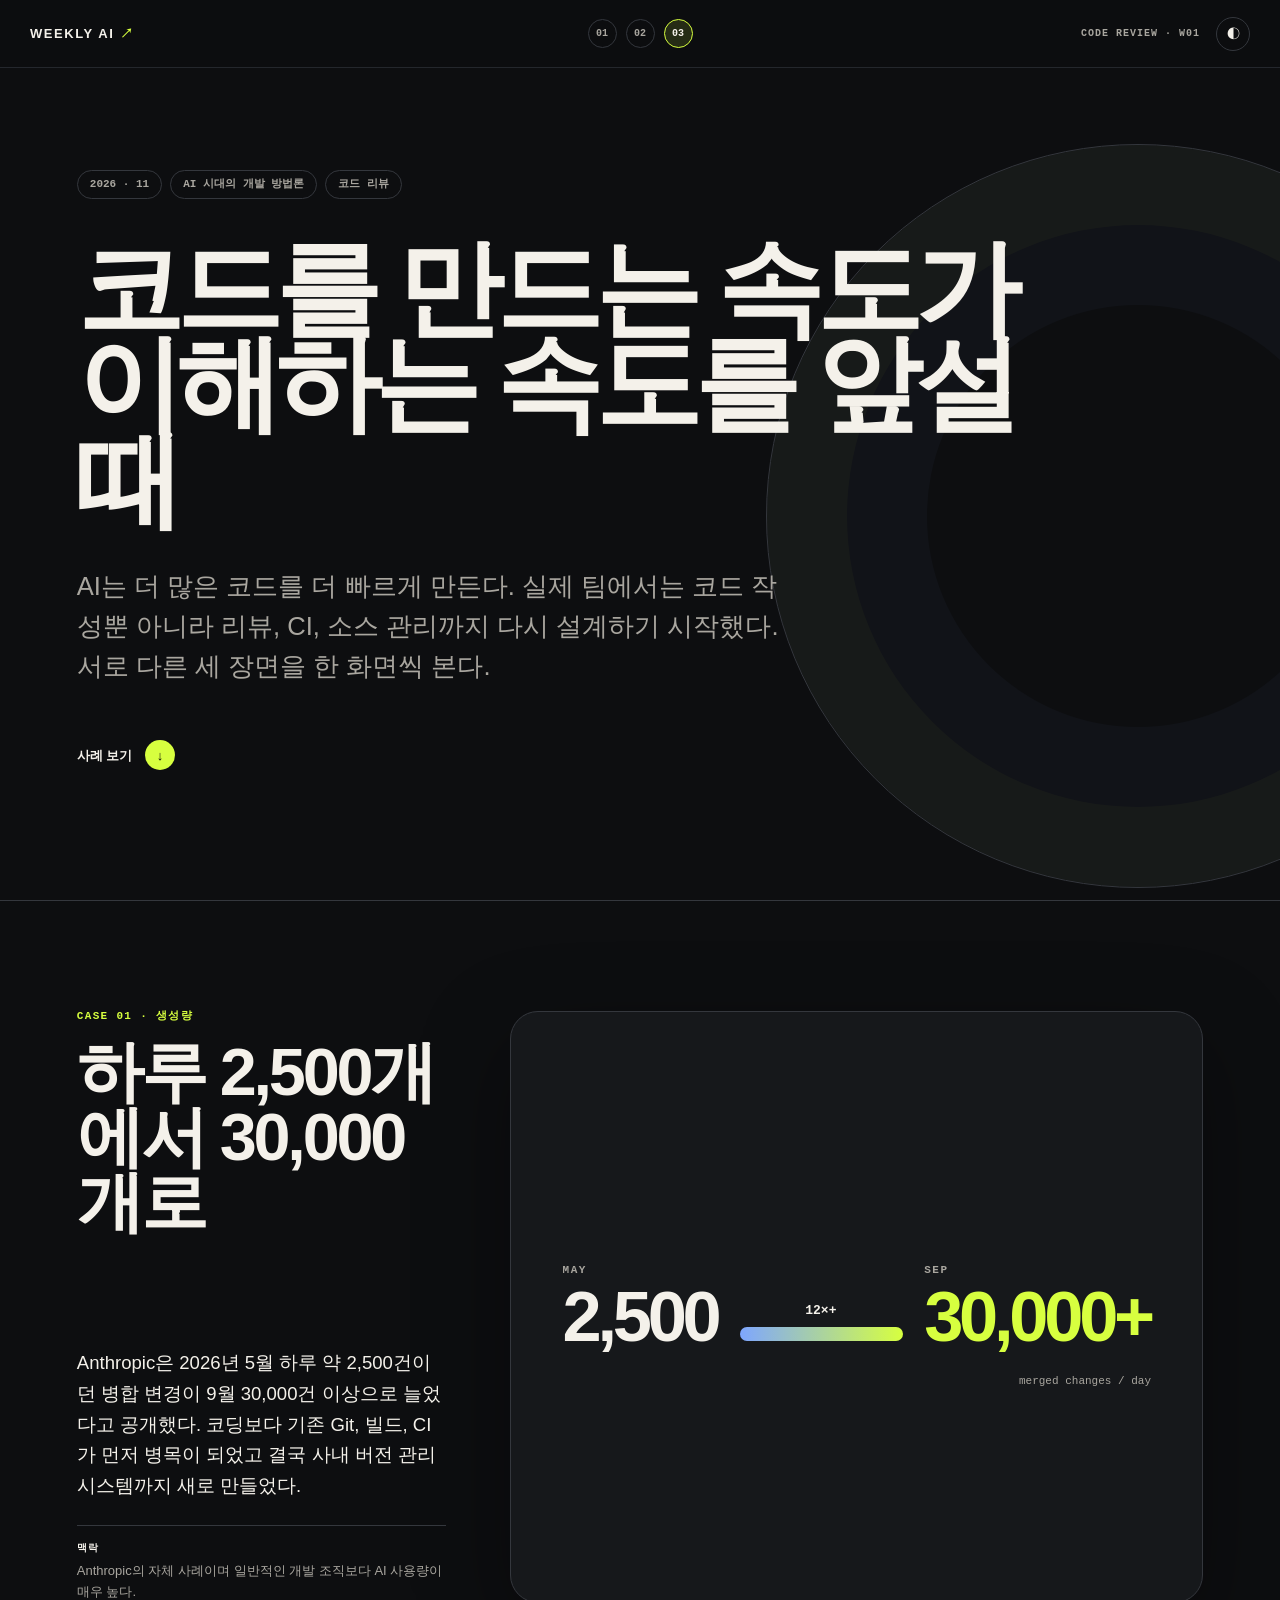
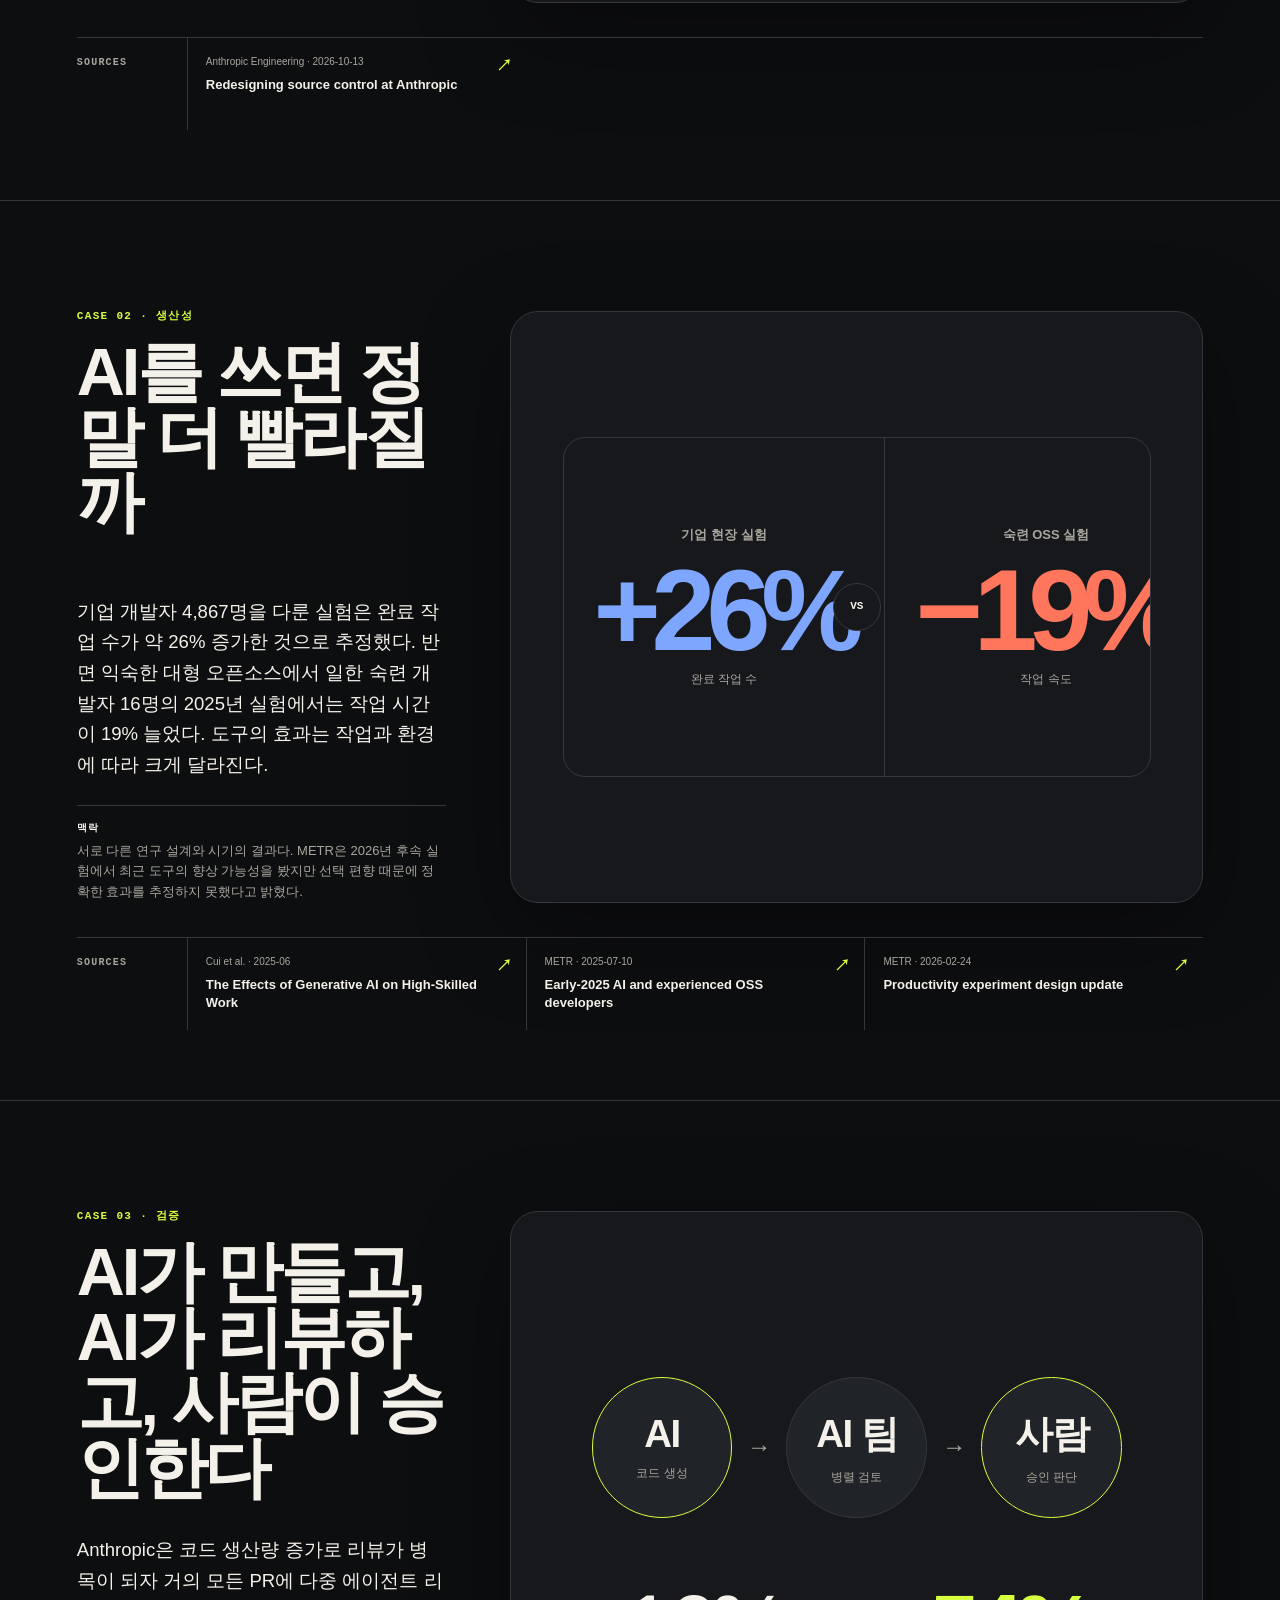
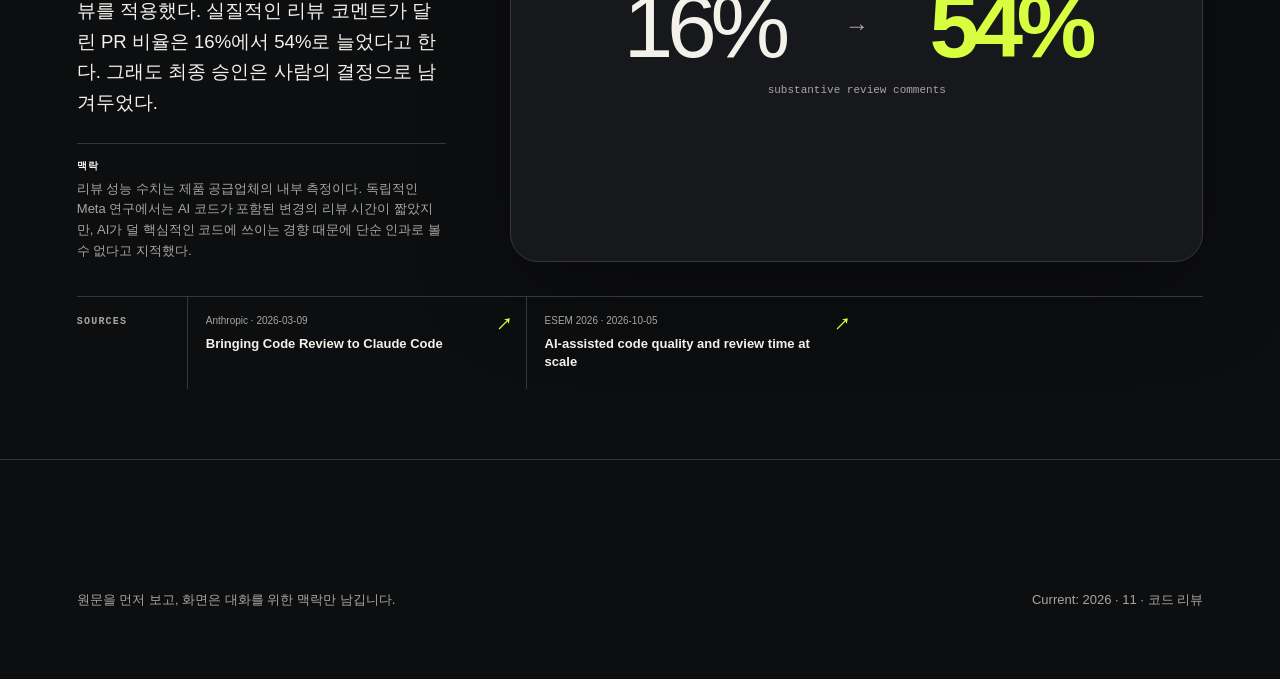
==== docs/weeks/ai-code-review-01/index.html @ 152b7bae "Add topic and weekly archive pages" ====
<!doctype html>
<html lang="ko">
  <head>
    <meta charset="utf-8" />
    <meta name="viewport" content="width=device-width, initial-scale=1" />
    <meta name="color-scheme" content="dark light" />
    <meta name="description" content="AI 시대의 코드 리뷰 — Week 01" />
    <title>코드 리뷰 W01 — Weekly AI</title>
    <link rel="stylesheet" href="../../styles.css" />
  </head>
  <body data-week-id="ai-code-review-01">
    <header class="topbar">
      <a class="brand" href="../../" aria-label="Weekly AI 홈">WEEKLY AI <span>↗</span></a>
      <nav id="case-nav" aria-label="사례 바로가기"></nav>
      <div class="topbar-actions"><a class="back-link" href="../../topics/ai-development-methodology/code-review/">CODE REVIEW · W01</a><button id="theme-toggle" class="icon-button" type="button" aria-label="색상 모드 전환">◐</button></div>
    </header>
    <main id="app" tabindex="-1"></main>
    <footer>
      <p>원문을 먼저 보고, 화면은 대화를 위한 맥락만 남깁니다.</p>
      <p id="updated-at"></p>
    </footer>
    <script src="../../data.js"></script>
    <script src="../../app.js"></script>
  </body>
</html>
---- docs/styles.css ----
:root {
  --bg: #0d0e10;
  --surface: #16181b;
  --surface-2: #202328;
  --text: #f4f1ea;
  --muted: #a9a69f;
  --line: #34373d;
  --lime: #d7ff3f;
  --blue: #7ea6ff;
  --red: #ff765d;
  --shadow: 0 30px 90px rgba(0, 0, 0, 0.35);
  font-family: Inter, ui-sans-serif, -apple-system, BlinkMacSystemFont, "Segoe UI", sans-serif;
  color: var(--text);
  background: var(--bg);
  scroll-behavior: smooth;
}

:root[data-theme="light"] {
  --bg: #f2efe7;
  --surface: #fffdf7;
  --surface-2: #e7e2d8;
  --text: #141518;
  --muted: #67665f;
  --line: #cbc7bd;
  --lime: #9bc400;
  --blue: #315fd0;
  --red: #d6452c;
  --shadow: 0 30px 90px rgba(28, 24, 16, 0.13);
}

* { box-sizing: border-box; }
html { scroll-snap-type: y proximity; }
body { margin: 0; background: var(--bg); color: var(--text); }
a { color: inherit; }

.topbar {
  position: fixed;
  z-index: 20;
  top: 0;
  left: 0;
  width: 100%;
  height: 68px;
  padding: 0 30px;
  display: grid;
  grid-template-columns: 1fr auto 1fr;
  align-items: center;
  background: color-mix(in srgb, var(--bg) 82%, transparent);
  backdrop-filter: blur(18px);
  border-bottom: 1px solid color-mix(in srgb, var(--line) 65%, transparent);
}

.brand { font-size: 13px; font-weight: 800; letter-spacing: .12em; text-decoration: none; }
.brand span { color: var(--lime); }
#case-nav { display: flex; gap: 9px; }
#case-nav a {
  width: 29px;
  height: 29px;
  border: 1px solid var(--line);
  border-radius: 50%;
  display: grid;
  place-items: center;
  font: 700 10px/1 ui-monospace, SFMono-Regular, Menlo, monospace;
  color: var(--muted);
  text-decoration: none;
  transition: .2s ease;
}
#case-nav a:hover, #case-nav a.active { border-color: var(--lime); color: var(--text); background: color-mix(in srgb, var(--lime) 13%, transparent); }
.icon-button { justify-self: end; width: 34px; height: 34px; border: 1px solid var(--line); border-radius: 50%; color: var(--text); background: transparent; cursor: pointer; }
.topbar-actions { justify-self: end; display: flex; align-items: center; gap: 16px; }
.back-link { color: var(--muted); font: 700 10px/1 ui-monospace, SFMono-Regular, Menlo, monospace; letter-spacing: .1em; text-decoration: none; }
.back-link:hover { color: var(--text); }

.section-shell {
  min-height: 100svh;
  padding: 110px clamp(24px, 6vw, 96px) 70px;
  max-width: 1600px;
  margin: 0 auto;
  scroll-snap-align: start;
}

.hero { display: flex; flex-direction: column; justify-content: center; position: relative; overflow: hidden; }
.hero::after {
  content: "";
  position: absolute;
  width: min(58vw, 760px);
  aspect-ratio: 1;
  right: -18vw;
  top: 16vh;
  border: 1px solid var(--line);
  border-radius: 50%;
  box-shadow: inset 0 0 0 80px color-mix(in srgb, var(--lime) 3%, transparent), inset 0 0 0 160px color-mix(in srgb, var(--blue) 3%, transparent);
  pointer-events: none;
}
.hero-meta { display: flex; flex-wrap: wrap; gap: 8px; margin-bottom: 42px; }
.hero-meta span { padding: 8px 12px; border: 1px solid var(--line); border-radius: 999px; font: 700 11px/1 ui-monospace, SFMono-Regular, Menlo, monospace; color: var(--muted); }
.hero h1 { max-width: 1050px; margin: 0; font-size: clamp(52px, 8.3vw, 128px); line-height: .9; letter-spacing: -.065em; position: relative; z-index: 1; }
.hero p { max-width: 720px; margin: 40px 0 0; font-size: clamp(18px, 2vw, 26px); line-height: 1.55; color: var(--muted); position: relative; z-index: 1; }
.scroll-cue { margin-top: 54px; width: fit-content; text-decoration: none; font-size: 13px; font-weight: 700; }
.scroll-cue span { display: inline-grid; place-items: center; margin-left: 9px; width: 30px; height: 30px; border-radius: 50%; background: var(--lime); color: #10120b; }

.case { display: grid; grid-template-columns: minmax(260px, .72fr) minmax(460px, 1.35fr); grid-template-rows: auto 1fr auto; gap: 34px clamp(30px, 5vw, 80px); align-content: center; border-top: 1px solid var(--line); }
.eyebrow { margin: 0 0 18px; color: var(--lime); font: 800 11px/1 ui-monospace, SFMono-Regular, Menlo, monospace; letter-spacing: .12em; }
.case h2 { margin: 0; font-size: clamp(36px, 5.2vw, 78px); line-height: .98; letter-spacing: -.048em; }
.visual-panel { grid-column: 2; grid-row: 1 / span 2; min-height: 500px; padding: clamp(28px, 4vw, 64px); border: 1px solid var(--line); border-radius: 28px; background: var(--surface); box-shadow: var(--shadow); display: grid; align-items: center; overflow: hidden; }
.case-copy { align-self: end; }
.summary { margin: 0; font-size: clamp(17px, 1.45vw, 22px); line-height: 1.65; }
.caveat { margin: 24px 0 0; padding-top: 18px; border-top: 1px solid var(--line); color: var(--muted); font-size: 13px; line-height: 1.6; }
.caveat span { display: block; margin-bottom: 7px; color: var(--text); font: 800 10px/1 ui-monospace, SFMono-Regular, Menlo, monospace; letter-spacing: .12em; }

.sources { grid-column: 1 / -1; display: grid; grid-template-columns: 110px repeat(3, 1fr); border-top: 1px solid var(--line); }
.source-label { padding: 20px 12px 0 0; font: 800 10px/1 ui-monospace, SFMono-Regular, Menlo, monospace; letter-spacing: .12em; color: var(--muted); }
.sources a { position: relative; min-height: 92px; padding: 18px 38px 18px 18px; border-left: 1px solid var(--line); text-decoration: none; transition: background .2s ease; }
.sources a:hover { background: var(--surface); }
.sources a span { display: block; margin-bottom: 8px; font-size: 10px; color: var(--muted); }
.sources a strong { font-size: 13px; line-height: 1.35; }
.sources a b { position: absolute; top: 18px; right: 14px; color: var(--lime); }

.growth-chart { display: grid; grid-template-columns: auto minmax(140px, 1fr) auto; align-items: end; gap: 22px; position: relative; }
.growth-number { display: flex; flex-direction: column; }
.growth-number span { margin-bottom: 9px; color: var(--muted); font: 800 11px/1 ui-monospace, SFMono-Regular, Menlo, monospace; letter-spacing: .14em; }
.growth-number strong { font-size: clamp(38px, 5.5vw, 86px); line-height: .9; letter-spacing: -.06em; }
.growth-number.end strong { color: var(--lime); }
.growth-track { height: 14px; margin-bottom: 8px; border-radius: 999px; background: var(--surface-2); position: relative; overflow: visible; }
.growth-track i { display: block; height: 100%; width: 100%; border-radius: inherit; background: linear-gradient(90deg, var(--blue), var(--lime)); transform-origin: left; animation: grow 1.2s ease both; }
.growth-track b { position: absolute; left: 50%; bottom: 24px; transform: translateX(-50%); font: 800 13px/1 ui-monospace, SFMono-Regular, Menlo, monospace; }
.growth-chart > small { position: absolute; right: 0; bottom: -38px; color: var(--muted); font: 11px/1 ui-monospace, SFMono-Regular, Menlo, monospace; }
@keyframes grow { from { transform: scaleX(.08); } to { transform: scaleX(1); } }

.split-chart { display: grid; grid-template-columns: 1fr 1fr; min-height: 340px; border: 1px solid var(--line); border-radius: 22px; overflow: hidden; position: relative; }
.split-item { display: flex; flex-direction: column; justify-content: center; align-items: center; padding: 30px; }
.split-item + .split-item { border-left: 1px solid var(--line); }
.split-item span { font-size: 13px; font-weight: 700; color: var(--muted); }
.split-item strong { margin: 20px 0 14px; font-size: clamp(72px, 9vw, 138px); line-height: .8; letter-spacing: -.08em; }
.split-item.positive strong { color: var(--blue); }
.split-item.negative strong { color: var(--red); }
.split-item small { font-size: 12px; color: var(--muted); }
.versus { position: absolute; left: 50%; top: 50%; transform: translate(-50%, -50%); width: 48px; height: 48px; display: grid; place-items: center; border: 1px solid var(--line); border-radius: 50%; background: var(--surface); font: 800 11px/1 ui-monospace, SFMono-Regular, Menlo, monospace; }

.review-visual { display: grid; gap: 64px; }
.flow { display: flex; align-items: center; justify-content: center; }
.flow-wrap { display: flex; align-items: center; }
.flow-step { width: clamp(110px, 11vw, 170px); aspect-ratio: 1; border: 1px solid var(--line); border-radius: 50%; display: flex; flex-direction: column; align-items: center; justify-content: center; background: var(--surface-2); }
.flow-step.accent { border-color: var(--lime); }
.flow-step strong { font-size: clamp(25px, 3vw, 42px); letter-spacing: -.04em; }
.flow-step span { margin-top: 9px; color: var(--muted); font-size: 12px; }
.arrow { margin: 0 15px; color: var(--muted); font-size: 24px; }
.review-stat { display: grid; grid-template-columns: 1fr auto 1fr; align-items: center; text-align: center; }
.review-stat span, .review-stat strong { font-size: clamp(52px, 7vw, 98px); line-height: 1; letter-spacing: -.07em; }
.review-stat strong { color: var(--lime); }
.review-stat i { font-style: normal; color: var(--muted); font-size: 24px; }
.review-stat small { grid-column: 1 / -1; margin-top: 14px; color: var(--muted); font: 11px/1 ui-monospace, SFMono-Regular, Menlo, monospace; }

footer { min-height: 220px; padding: 70px clamp(24px, 6vw, 96px); display: flex; justify-content: space-between; align-items: flex-end; gap: 30px; border-top: 1px solid var(--line); color: var(--muted); font-size: 13px; }
footer p { margin: 0; }

/* Topic archive */
.archive-page { background-image: linear-gradient(color-mix(in srgb, var(--line) 18%, transparent) 1px, transparent 1px), linear-gradient(90deg, color-mix(in srgb, var(--line) 18%, transparent) 1px, transparent 1px); background-size: 54px 54px; }
.archive-topbar { position: relative; }
.archive-topbar .icon-button { grid-column: 3; }
.topbar-note { margin: 0; color: var(--muted); font: 700 10px/1 ui-monospace, SFMono-Regular, Menlo, monospace; letter-spacing: .14em; }
.archive-shell { width: min(100% - 48px, 1440px); margin: 0 auto; }
.archive-kicker, .section-label span { color: var(--lime); font: 800 11px/1 ui-monospace, SFMono-Regular, Menlo, monospace; letter-spacing: .13em; }
.home-hero { min-height: 72svh; padding: clamp(100px, 15vh, 190px) 0 90px; display: flex; flex-direction: column; justify-content: center; }
.home-hero h1 { max-width: 1280px; margin: 32px 0 0; font-size: clamp(56px, 8.7vw, 132px); line-height: .88; letter-spacing: -.07em; }
.home-hero h1 span { color: var(--muted); }
.home-intro { max-width: 690px; margin: 48px 0 0; font-size: clamp(17px, 1.6vw, 23px); line-height: 1.65; color: var(--muted); }
.current-section, .topic-section, .week-section { padding: 90px 0 130px; border-top: 1px solid var(--line); }
.section-label { display: grid; grid-template-columns: 120px 1fr; align-items: baseline; margin-bottom: 30px; }
.section-label p { margin: 0; font-size: 14px; font-weight: 750; }
.current-feature { display: grid; grid-template-columns: minmax(0, .92fr) minmax(460px, 1.08fr); min-height: 650px; border: 1px solid var(--line); border-radius: 30px; overflow: hidden; background: var(--surface); box-shadow: var(--shadow); text-decoration: none; transition: transform .25s ease, border-color .25s ease; }
.current-feature:hover { transform: translateY(-4px); border-color: color-mix(in srgb, var(--lime) 55%, var(--line)); }
.current-copy { padding: clamp(34px, 5vw, 76px); display: flex; flex-direction: column; align-items: flex-start; }
.current-meta { display: flex; flex-wrap: wrap; gap: 7px; }
.current-meta span, .week-card-meta span { padding: 7px 10px; border: 1px solid var(--line); border-radius: 99px; color: var(--muted); font: 700 10px/1 ui-monospace, SFMono-Regular, Menlo, monospace; }
.current-copy h2 { margin: 80px 0 28px; font-size: clamp(42px, 5vw, 76px); line-height: .95; letter-spacing: -.055em; }
.current-copy > p { max-width: 580px; margin: 0; color: var(--muted); font-size: 16px; line-height: 1.7; }
.enter-link { margin-top: auto; padding-top: 55px; font-size: 13px; }
.enter-link i { display: inline-grid; place-items: center; width: 34px; height: 34px; margin-left: 9px; border-radius: 50%; background: var(--lime); color: #10120b; font-style: normal; }
.current-preview { margin: 18px; padding: 0 clamp(24px, 3vw, 48px) 42px; border-radius: 20px; background: #101216; color: #f4f1ea; overflow: hidden; display: flex; flex-direction: column; }
.preview-window-bar { height: 64px; margin: 0 calc(clamp(24px, 3vw, 48px) * -1) 35px; padding: 0 22px; display: flex; align-items: center; gap: 7px; border-bottom: 1px solid #30343b; }
.preview-window-bar i { width: 8px; height: 8px; border-radius: 50%; background: #343840; }
.preview-window-bar span { margin-left: auto; color: #777d87; font: 700 9px/1 ui-monospace, SFMono-Regular, Menlo, monospace; letter-spacing: .1em; }
.preview-metric small, .preview-metric-row small { color: #777d87; font: 700 9px/1 ui-monospace, SFMono-Regular, Menlo, monospace; letter-spacing: .1em; }
.preview-metric-large { padding: 35px 0; border-bottom: 1px solid #30343b; }
.preview-metric-large strong { display: block; margin-top: 18px; color: #d7ff3f; font-size: clamp(90px, 11vw, 160px); line-height: .75; letter-spacing: -.09em; }
.preview-metric-large b { font-size: .4em; vertical-align: top; }
.preview-metric-row { display: grid; grid-template-columns: 1fr 1fr; border-bottom: 1px solid #30343b; }
.preview-metric-row div { padding: 28px 0; }
.preview-metric-row div + div { padding-left: 32px; border-left: 1px solid #30343b; }
.preview-metric-row strong { display: block; margin-top: 8px; font-size: clamp(34px, 4vw, 58px); letter-spacing: -.05em; }
.preview-metric-row div:first-child strong { color: #7ea6ff; }
.preview-metric-row div:last-child strong { color: #ff765d; }
.preview-flow { margin-top: auto; padding-top: 38px; display: flex; align-items: center; justify-content: space-between; gap: 10px; color: #8d929b; font: 700 9px/1 ui-monospace, SFMono-Regular, Menlo, monospace; }
.preview-flow span { padding: 10px 13px; border: 1px solid #30343b; border-radius: 99px; }
.topic-section { padding-bottom: 170px; }
.topic-list { border-top: 1px solid var(--line); }
.topic-row { min-height: 230px; display: grid; grid-template-columns: 120px minmax(300px, 1.15fr) minmax(280px, .85fr); gap: 30px; padding: 38px 0; border-bottom: 1px solid var(--line); align-items: start; }
.topic-number { color: var(--muted); font: 700 13px/1 ui-monospace, SFMono-Regular, Menlo, monospace; }
.topic-main h2 { max-width: 650px; margin: 0; font-size: clamp(30px, 3.4vw, 52px); line-height: 1; letter-spacing: -.045em; }
.topic-main p { max-width: 580px; margin: 22px 0 0; color: var(--muted); line-height: 1.6; }
.subtopic-list { border-top: 1px solid var(--line); }
.subtopic-list a { min-height: 66px; padding: 0 4px; display: grid; grid-template-columns: 1fr auto auto; align-items: center; gap: 18px; border-bottom: 1px solid var(--line); text-decoration: none; }
.subtopic-list a:hover span { color: var(--lime); }
.subtopic-list a small { color: var(--muted); font: 700 9px/1 ui-monospace, SFMono-Regular, Menlo, monospace; }
.subtopic-list a b { color: var(--lime); }
.topic-empty { margin: 0; padding: 22px 4px; border-bottom: 1px solid var(--line); color: var(--muted); font-size: 13px; }

/* Subtopic page */
.breadcrumb { display: flex; gap: 10px; margin-bottom: 90px; color: var(--muted); font-size: 12px; }
.breadcrumb a { text-decoration: none; }
.breadcrumb a:hover { color: var(--text); }
.subtopic-hero { min-height: 68svh; padding: 70px 0 100px; display: flex; flex-direction: column; justify-content: flex-end; }
.subtopic-hero h1 { margin: 28px 0 24px; font-size: clamp(78px, 12vw, 180px); line-height: .8; letter-spacing: -.08em; }
.subtopic-hero > p:last-child { max-width: 720px; margin: 0; color: var(--muted); font-size: clamp(17px, 1.7vw, 24px); line-height: 1.6; }
.week-grid { display: grid; grid-template-columns: 1fr 1fr; gap: 22px; }
.week-card { min-height: 610px; padding: clamp(28px, 4vw, 58px); border: 1px solid var(--line); border-radius: 26px; background: var(--surface); display: flex; flex-direction: column; text-decoration: none; transition: transform .25s ease, border-color .25s ease; }
a.week-card:hover { transform: translateY(-4px); border-color: color-mix(in srgb, var(--lime) 55%, var(--line)); }
.week-card-meta { display: flex; gap: 7px; }
.week-card-visual { height: 210px; margin: 42px 0 34px; padding: 28px; border-radius: 18px; background: #101216; color: #f4f1ea; display: grid; grid-template-columns: 1fr .72fr; align-items: center; }
.week-card-visual > b { color: #d7ff3f; font-size: clamp(65px, 8vw, 120px); line-height: .8; letter-spacing: -.09em; }
.week-card-visual > b i { font-size: .4em; vertical-align: top; font-style: normal; }
.week-card-visual div { height: 100%; padding-left: 25px; border-left: 1px solid #30343b; display: flex; flex-direction: column; justify-content: center; gap: 14px; }
.week-card-visual div span { font-size: clamp(26px, 3vw, 46px); font-weight: 800; letter-spacing: -.05em; }
.week-card-visual div span:first-child { color: #7ea6ff; }
.week-card-visual div span:last-child { color: #ff765d; }
.week-card h2 { margin: 0; font-size: clamp(34px, 4vw, 58px); line-height: .98; letter-spacing: -.05em; }
.week-card > p { margin: 22px 0 0; color: var(--muted); line-height: 1.6; }
.week-card > strong { margin-top: auto; padding-top: 32px; font-size: 13px; }
.next-week-card { background: color-mix(in srgb, var(--surface) 60%, transparent); }
.next-mark { height: 210px; margin: 42px 0 34px; display: grid; place-items: center; border: 1px dashed var(--line); border-radius: 18px; color: var(--muted); font-size: 62px; font-weight: 200; }
.missing-page { min-height: 70vh; padding-top: 150px; }

@media (max-width: 900px) {
  .topbar { padding: 0 18px; grid-template-columns: 1fr auto; }
  #case-nav { display: none; }
  .case { grid-template-columns: 1fr; grid-template-rows: auto; }
  .visual-panel { grid-column: 1; grid-row: auto; min-height: 420px; }
  .sources { grid-template-columns: 1fr; }
  .source-label { padding: 18px 0; }
  .sources a { border-left: 0; border-top: 1px solid var(--line); }
  .growth-chart { grid-template-columns: 1fr; align-items: start; }
  .growth-track { order: 2; }
  .growth-number.end { order: 3; }
  .growth-chart > small { bottom: -18px; }
  .topbar-actions .back-link { display: none; }
  .archive-topbar { grid-template-columns: 1fr auto 1fr; }
  .current-feature { grid-template-columns: 1fr; }
  .current-preview { min-height: 560px; }
  .topic-row { grid-template-columns: 56px 1fr; }
  .subtopic-list { grid-column: 2; }
  .week-grid { grid-template-columns: 1fr; }
}

@media (max-width: 560px) {
  .section-shell { padding-top: 95px; }
  .hero h1 { font-size: 48px; }
  .visual-panel { min-height: 360px; padding: 22px; border-radius: 20px; }
  .split-chart { min-height: 270px; }
  .split-item { padding: 18px 8px; }
  .split-item strong { font-size: 58px; }
  .flow-step { width: 86px; }
  .flow-step strong { font-size: 22px; }
  .arrow { margin: 0 5px; font-size: 16px; }
  footer { flex-direction: column; align-items: flex-start; }
  .archive-shell { width: min(100% - 32px, 1440px); }
  .archive-topbar .topbar-note { display: none; }
  .archive-topbar .icon-button { grid-column: 2; }
  .home-hero { min-height: 650px; padding-top: 110px; }
  .home-hero h1 { font-size: 49px; line-height: .94; }
  .section-label { grid-template-columns: 72px 1fr; }
  .current-section, .topic-section, .week-section { padding: 70px 0 100px; }
  .current-feature { border-radius: 20px; }
  .current-copy { min-height: 550px; padding: 28px; }
  .current-copy h2 { margin-top: 58px; font-size: 43px; }
  .current-preview { min-height: 460px; margin: 10px; padding: 0 22px 28px; }
  .preview-window-bar { margin-left: -22px; margin-right: -22px; }
  .preview-metric-large strong { font-size: 88px; }
  .topic-row { min-height: auto; grid-template-columns: 38px 1fr; gap: 18px; }
  .topic-main h2 { font-size: 31px; }
  .subtopic-list { grid-column: 1 / -1; margin-top: 18px; }
  .breadcrumb { margin-bottom: 70px; }
  .subtopic-hero { min-height: 610px; padding-top: 50px; }
  .subtopic-hero h1 { font-size: 76px; }
  .week-card { min-height: 560px; padding: 25px; border-radius: 20px; }
  .week-card-visual, .next-mark { height: 175px; }
  .week-card-visual { padding: 18px; }
  .week-card-visual > b { font-size: 68px; }
}

@media (prefers-reduced-motion: reduce) {
  :root { scroll-behavior: auto; }
  .growth-track i { animation: none; }
}
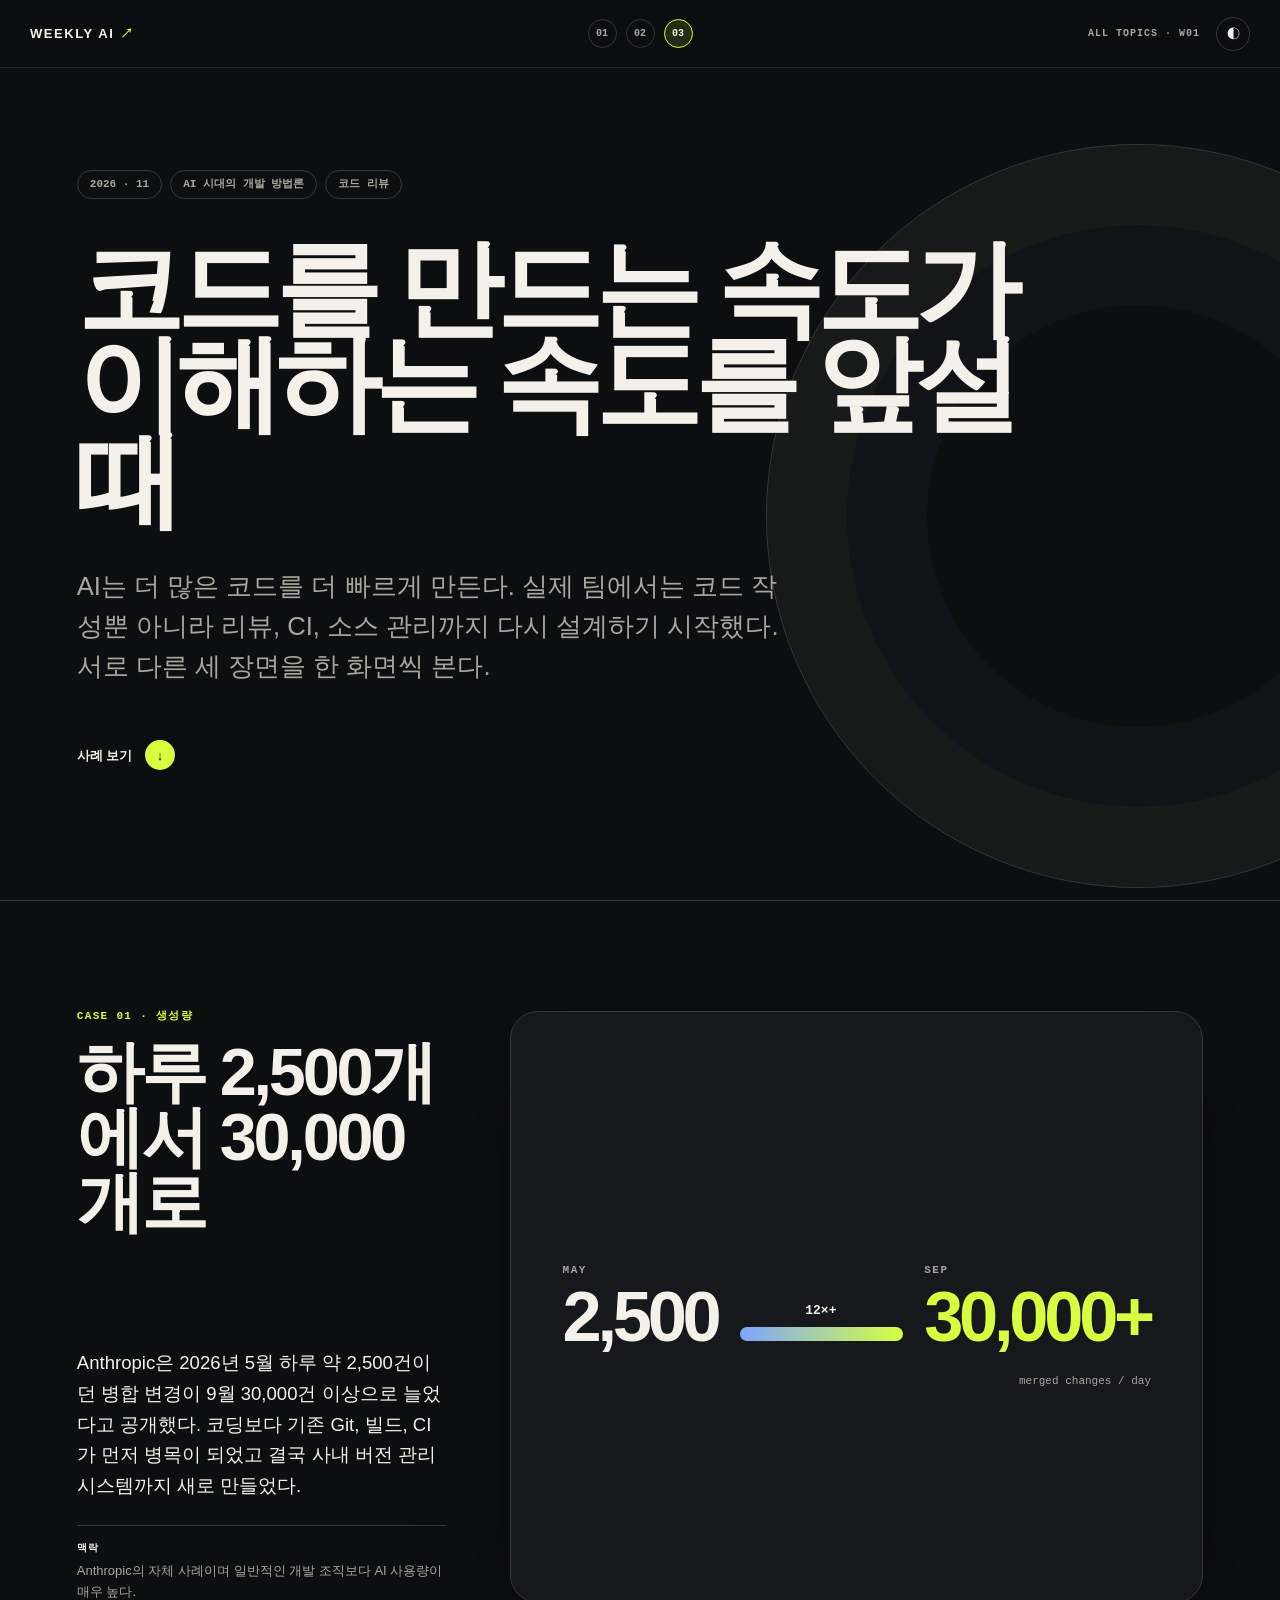
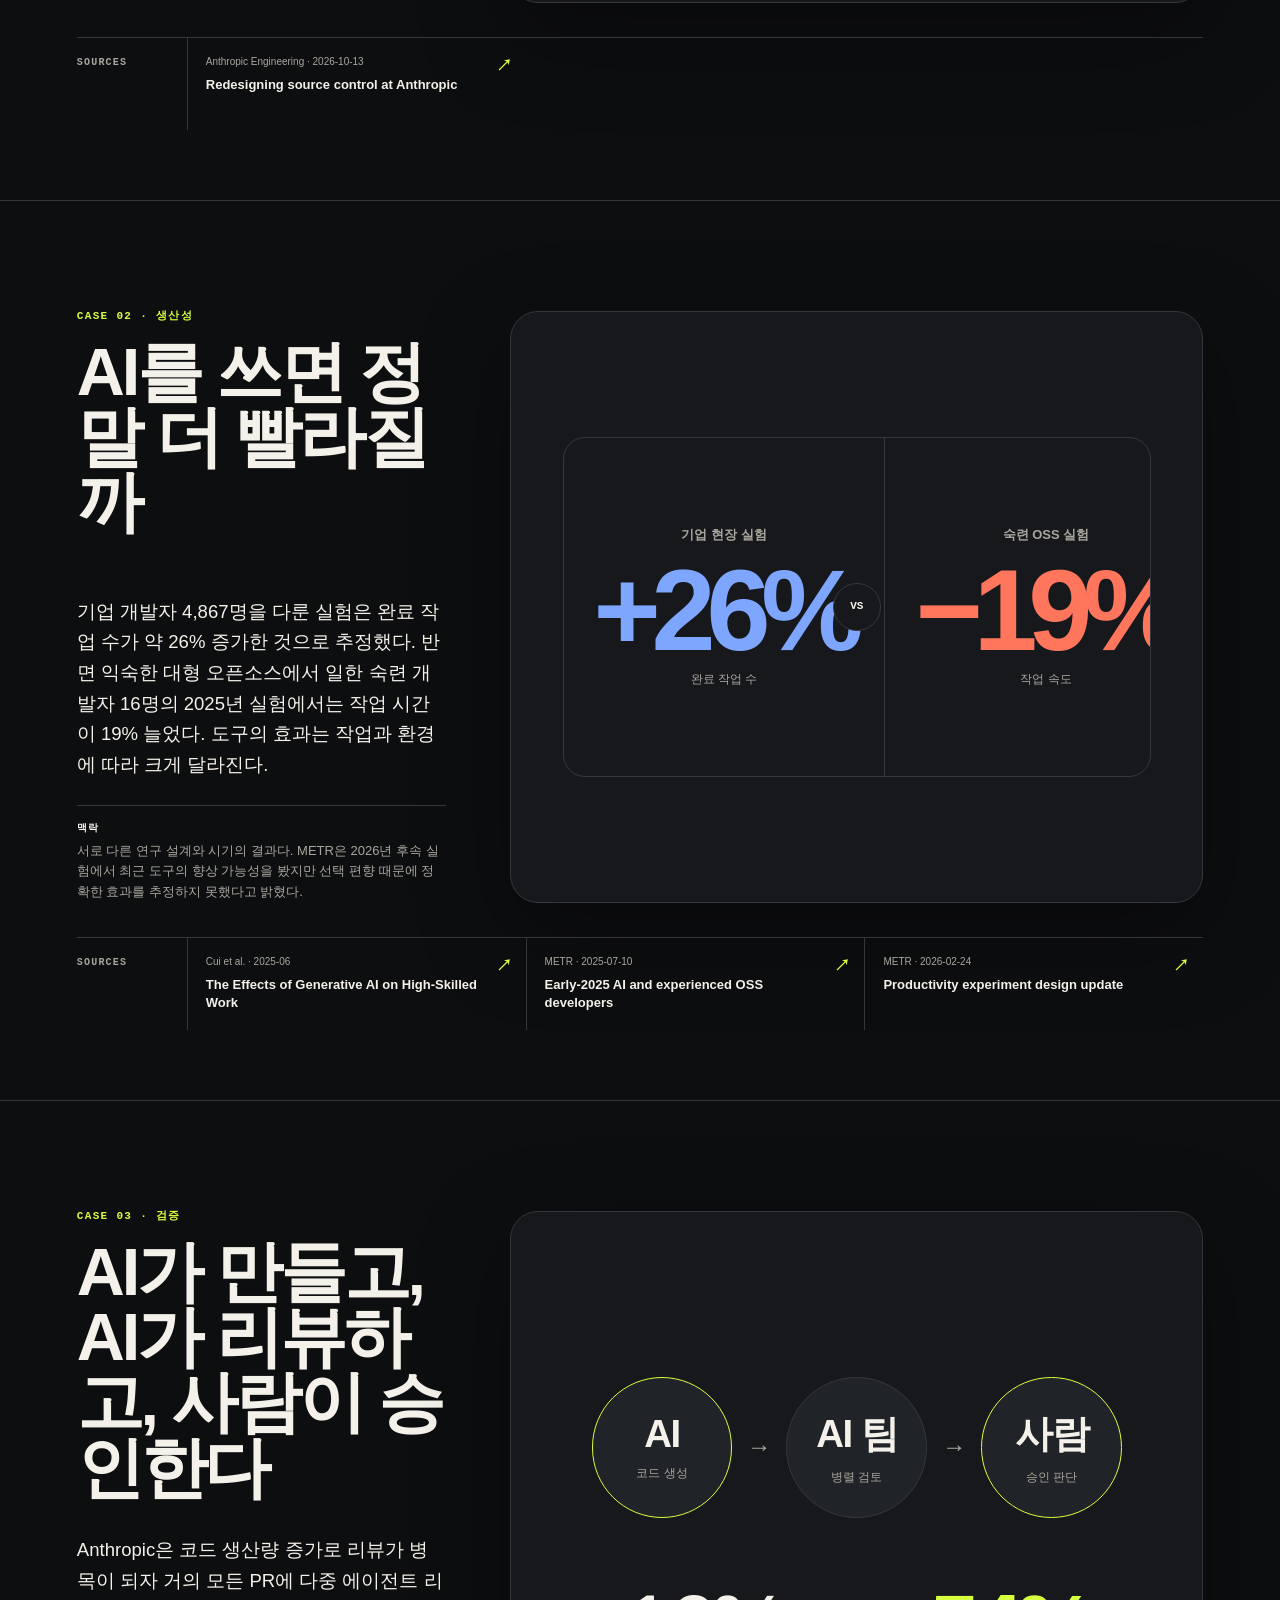
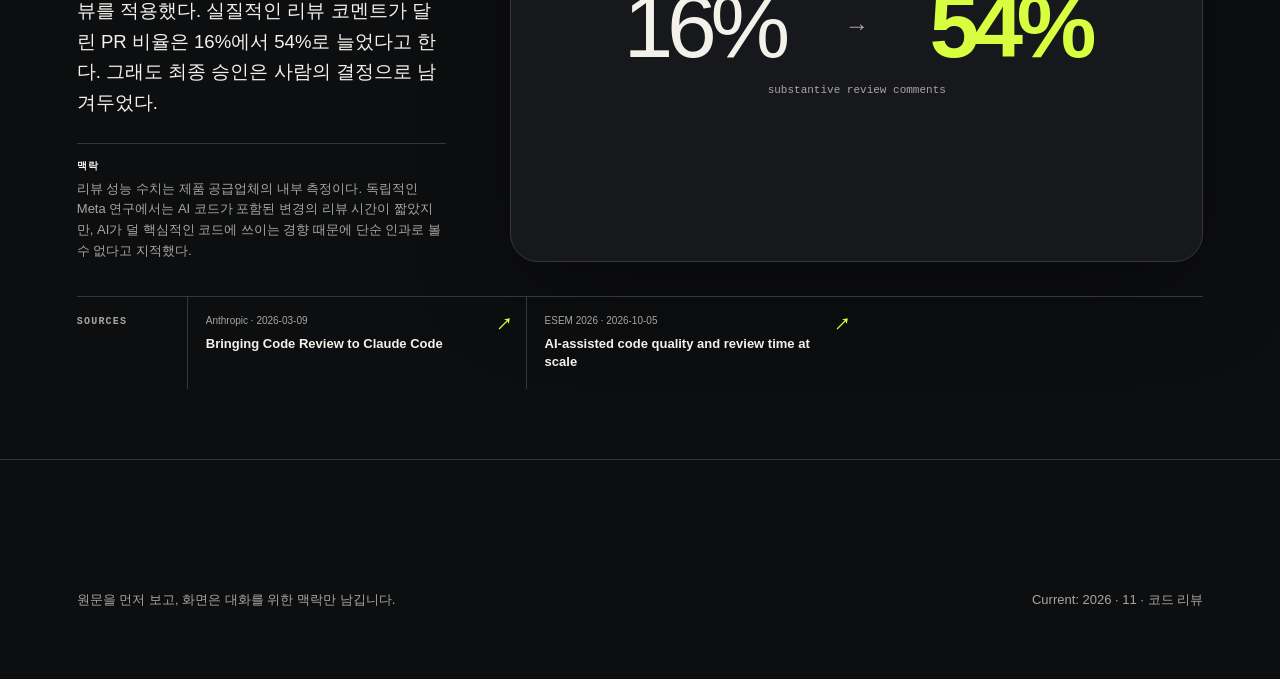
==== commit c0761522: "Simplify topic navigation" ====
--- a/docs/weeks/ai-code-review-01/index.html
+++ b/docs/weeks/ai-code-review-01/index.html
@@ -12,7 +12,7 @@
     <header class="topbar">
       <a class="brand" href="../../" aria-label="Weekly AI 홈">WEEKLY AI <span>↗</span></a>
       <nav id="case-nav" aria-label="사례 바로가기"></nav>
-      <div class="topbar-actions"><a class="back-link" href="../../topics/ai-development-methodology/code-review/">CODE REVIEW · W01</a><button id="theme-toggle" class="icon-button" type="button" aria-label="색상 모드 전환">◐</button></div>
+      <div class="topbar-actions"><a class="back-link" href="../../">ALL TOPICS · W01</a><button id="theme-toggle" class="icon-button" type="button" aria-label="색상 모드 전환">◐</button></div>
     </header>
     <main id="app" tabindex="-1"></main>
     <footer>
--- a/docs/styles.css
+++ b/docs/styles.css
@@ -205,6 +205,29 @@
 .subtopic-list a b { color: var(--lime); }
 .topic-empty { margin: 0; padding: 22px 4px; border-bottom: 1px solid var(--line); color: var(--muted); font-size: 13px; }
 
+/* Simplified one-click directory */
+.archive-page { background-image: none; }
+.simple-hero { min-height: 56svh; padding: clamp(100px, 14vh, 170px) 0 80px; }
+.simple-hero h1 { max-width: 950px; margin: 28px 0 0; font-size: clamp(58px, 8vw, 118px); line-height: .89; letter-spacing: -.07em; }
+.simple-hero > p:last-child { max-width: 620px; margin: 38px 0 0; color: var(--muted); font-size: clamp(16px, 1.5vw, 21px); line-height: 1.65; }
+.directory { padding: 46px 0 150px; }
+.directory-heading { display: grid; grid-template-columns: 90px 1fr; align-items: baseline; padding-bottom: 22px; border-bottom: 1px solid var(--text); }
+.directory-heading span { color: var(--lime); font: 800 10px/1 ui-monospace, SFMono-Regular, Menlo, monospace; letter-spacing: .13em; }
+.directory-heading h2 { margin: 0; font-size: 15px; }
+.directory-topic { display: grid; grid-template-columns: minmax(360px, .9fr) minmax(420px, 1.1fr); gap: clamp(35px, 6vw, 100px); padding: 38px 0; border-bottom: 1px solid var(--line); }
+.directory-topic-title { display: grid; grid-template-columns: 52px 1fr; gap: 18px; }
+.directory-topic-title > span { padding-top: 5px; color: var(--muted); font: 700 11px/1 ui-monospace, SFMono-Regular, Menlo, monospace; }
+.directory-topic-title h3 { margin: 0; font-size: clamp(28px, 3vw, 43px); line-height: 1.05; letter-spacing: -.04em; }
+.directory-topic-title p { max-width: 560px; margin: 16px 0 0; color: var(--muted); font-size: 13px; line-height: 1.65; }
+.session-list { border-top: 1px solid var(--line); }
+.session-link { min-height: 108px; padding: 20px 4px; display: grid; grid-template-columns: 105px 1fr auto; grid-template-rows: auto auto; column-gap: 20px; align-items: center; border-bottom: 1px solid var(--line); text-decoration: none; }
+.session-link:hover strong { color: var(--lime); }
+.session-name { grid-row: 1 / -1; color: var(--lime); font: 800 10px/1.4 ui-monospace, SFMono-Regular, Menlo, monospace; letter-spacing: .08em; }
+.session-link strong { align-self: end; font-size: 17px; line-height: 1.35; transition: color .2s ease; }
+.session-link small { align-self: start; margin-top: 8px; color: var(--muted); font: 700 9px/1 ui-monospace, SFMono-Regular, Menlo, monospace; }
+.session-link b { grid-column: 3; grid-row: 1 / -1; color: var(--lime); }
+.directory-empty { margin: 0; padding: 24px 4px; border-bottom: 1px solid var(--line); color: var(--muted); font-size: 13px; }
+
 /* Subtopic page */
 .breadcrumb { display: flex; gap: 10px; margin-bottom: 90px; color: var(--muted); font-size: 12px; }
 .breadcrumb a { text-decoration: none; }
@@ -249,6 +272,7 @@
   .topic-row { grid-template-columns: 56px 1fr; }
   .subtopic-list { grid-column: 2; }
   .week-grid { grid-template-columns: 1fr; }
+  .directory-topic { grid-template-columns: 1fr; gap: 28px; }
 }
 
 @media (max-width: 560px) {
@@ -285,6 +309,15 @@
   .week-card-visual, .next-mark { height: 175px; }
   .week-card-visual { padding: 18px; }
   .week-card-visual > b { font-size: 68px; }
+  .simple-hero { min-height: 520px; padding-top: 95px; }
+  .simple-hero h1 { font-size: 52px; }
+  .directory { padding-top: 25px; }
+  .directory-heading { grid-template-columns: 58px 1fr; }
+  .directory-topic { padding: 30px 0; }
+  .directory-topic-title { grid-template-columns: 34px 1fr; gap: 10px; }
+  .directory-topic-title h3 { font-size: 29px; }
+  .session-link { grid-template-columns: 88px 1fr auto; column-gap: 12px; }
+  .session-link strong { font-size: 15px; }
 }
 
 @media (prefers-reduced-motion: reduce) {
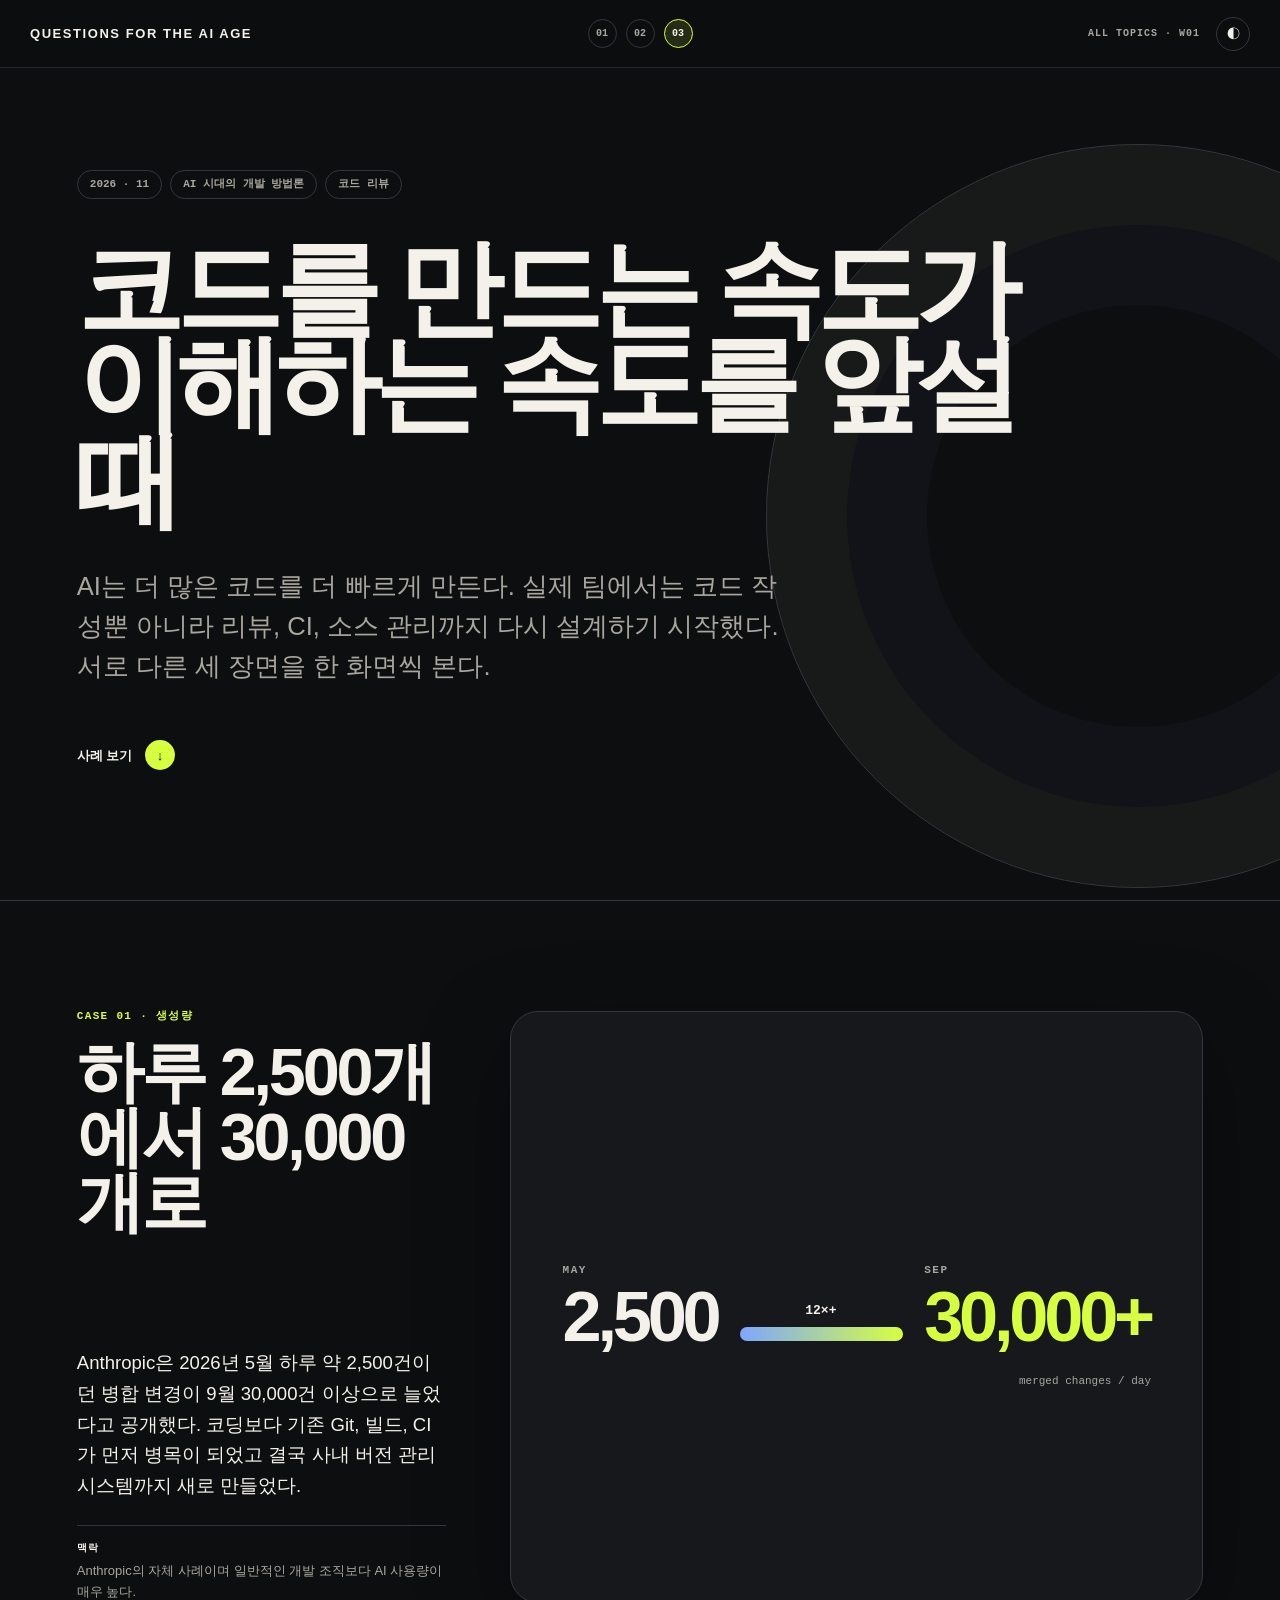
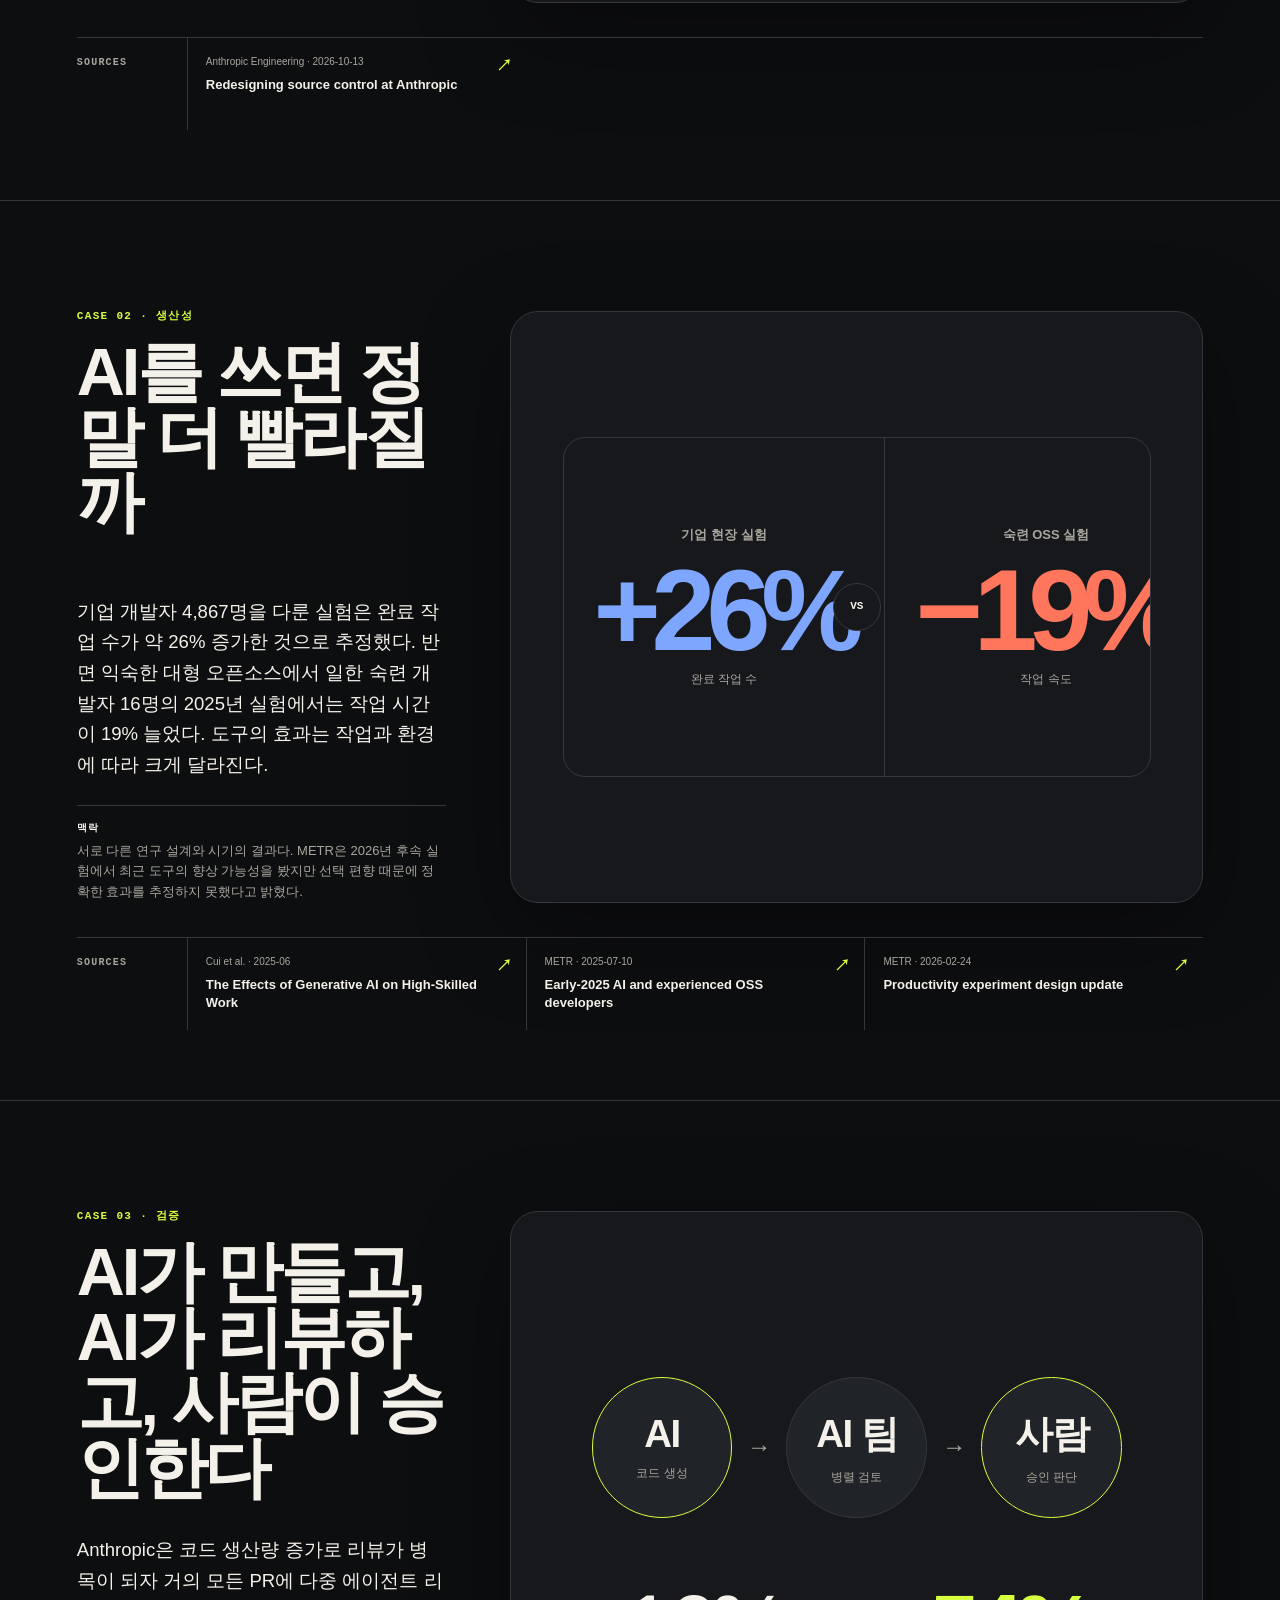
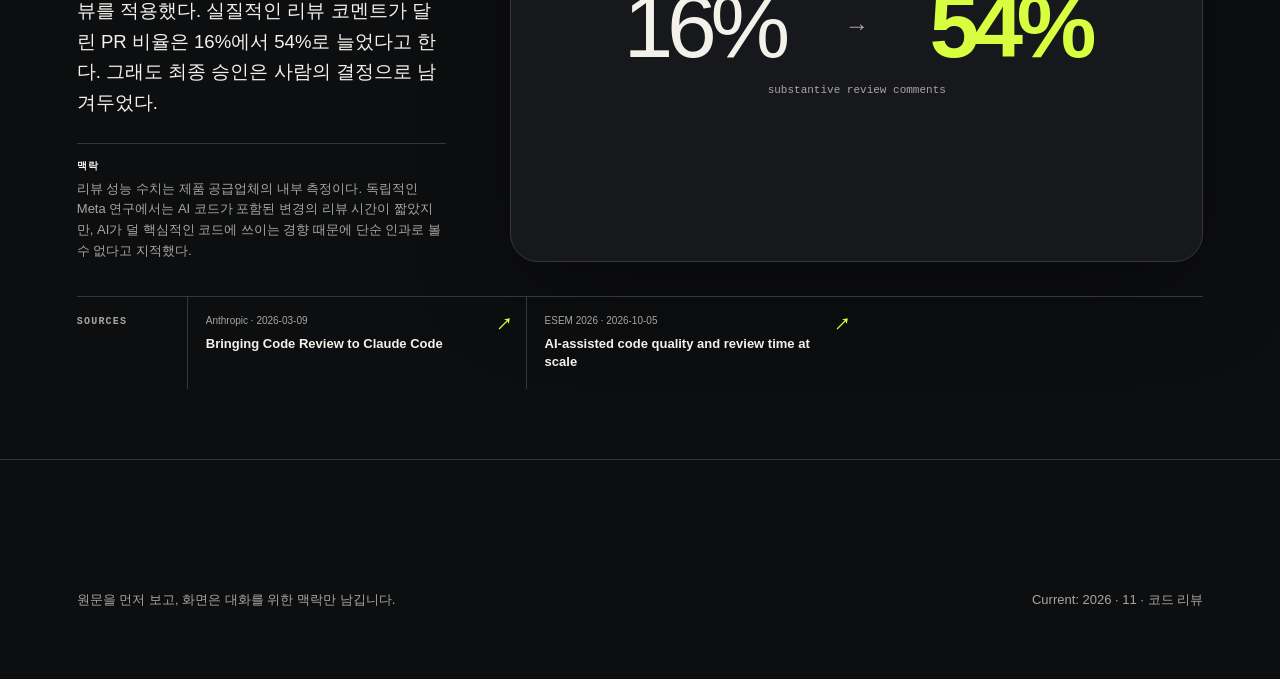
==== commit ae8a264c: "Rename site for the AI Age" ====
--- a/docs/weeks/ai-code-review-01/index.html
+++ b/docs/weeks/ai-code-review-01/index.html
@@ -5,12 +5,12 @@
     <meta name="viewport" content="width=device-width, initial-scale=1" />
     <meta name="color-scheme" content="dark light" />
     <meta name="description" content="AI 시대의 코드 리뷰 — Week 01" />
-    <title>코드 리뷰 W01 — Weekly AI</title>
-    <link rel="stylesheet" href="../../styles.css" />
+    <title>코드 리뷰 W01 — Questions for the AI Age</title>
+    <link rel="stylesheet" href="../../styles.css?v=6" />
   </head>
   <body data-week-id="ai-code-review-01">
     <header class="topbar">
-      <a class="brand" href="../../" aria-label="Weekly AI 홈">WEEKLY AI <span>↗</span></a>
+      <a class="brand" href="../../" aria-label="홈">QUESTIONS FOR THE AI AGE</a>
       <nav id="case-nav" aria-label="사례 바로가기"></nav>
       <div class="topbar-actions"><a class="back-link" href="../../">ALL TOPICS · W01</a><button id="theme-toggle" class="icon-button" type="button" aria-label="색상 모드 전환">◐</button></div>
     </header>
@@ -19,7 +19,7 @@
       <p>원문을 먼저 보고, 화면은 대화를 위한 맥락만 남깁니다.</p>
       <p id="updated-at"></p>
     </footer>
-    <script src="../../data.js"></script>
-    <script src="../../app.js"></script>
+    <script src="../../data.js?v=6"></script>
+    <script src="../../app.js?v=6"></script>
   </body>
 </html>
--- a/docs/styles.css
+++ b/docs/styles.css
@@ -228,6 +228,29 @@
 .session-link b { grid-column: 3; grid-row: 1 / -1; color: var(--lime); }
 .directory-empty { margin: 0; padding: 24px 4px; border-bottom: 1px solid var(--line); color: var(--muted); font-size: 13px; }
 
+/* Compact editorial home */
+.masthead { padding: clamp(80px, 11vh, 130px) 0 54px; border-bottom: 1px solid var(--text); }
+.masthead-meta { display: flex; justify-content: space-between; color: var(--muted); font: 700 9px/1 ui-monospace, SFMono-Regular, Menlo, monospace; letter-spacing: .14em; }
+.masthead h1 { margin: clamp(50px, 8vh, 90px) 0 0; font-size: clamp(56px, 10.7vw, 154px); line-height: .78; letter-spacing: -.085em; }
+.masthead h1 em { color: var(--lime); font-style: normal; }
+.masthead > p { margin: 45px 0 0; color: var(--muted); font-size: 15px; }
+.catalog { padding: 34px 0 130px; }
+.catalog-heading { display: flex; align-items: baseline; justify-content: space-between; margin-bottom: 18px; }
+.catalog-heading span { color: var(--lime); font: 800 10px/1 ui-monospace, SFMono-Regular, Menlo, monospace; letter-spacing: .14em; }
+.catalog-heading h2 { margin: 0; color: var(--muted); font: 700 10px/1 ui-monospace, SFMono-Regular, Menlo, monospace; letter-spacing: .14em; }
+.catalog-grid { display: grid; grid-template-columns: 1fr 1fr; border-top: 1px solid var(--line); border-left: 1px solid var(--line); }
+.catalog-card { min-height: 270px; padding: 28px; display: flex; flex-direction: column; border-right: 1px solid var(--line); border-bottom: 1px solid var(--line); background: color-mix(in srgb, var(--bg) 92%, var(--surface)); }
+.catalog-card.has-content { background: var(--surface); }
+.catalog-number { color: var(--muted); font: 700 10px/1 ui-monospace, SFMono-Regular, Menlo, monospace; }
+.catalog-card h3 { margin: 28px 0 0; font-size: clamp(35px, 4.4vw, 66px); line-height: .94; letter-spacing: -.055em; }
+.catalog-sessions { margin-top: auto; padding-top: 42px; }
+.catalog-link { min-height: 54px; padding: 0 4px; display: grid; grid-template-columns: 1fr auto auto; align-items: center; gap: 15px; border-top: 1px solid var(--line); border-bottom: 1px solid var(--line); text-decoration: none; }
+.catalog-link span { font-size: 14px; font-weight: 750; }
+.catalog-link small, .catalog-empty { color: var(--muted); font: 700 9px/1 ui-monospace, SFMono-Regular, Menlo, monospace; letter-spacing: .08em; }
+.catalog-link b { color: var(--lime); }
+.catalog-link:hover span { color: var(--lime); }
+.catalog-empty { display: block; padding-top: 14px; border-top: 1px solid var(--line); }
+
 /* Subtopic page */
 .breadcrumb { display: flex; gap: 10px; margin-bottom: 90px; color: var(--muted); font-size: 12px; }
 .breadcrumb a { text-decoration: none; }
@@ -273,6 +296,7 @@
   .subtopic-list { grid-column: 2; }
   .week-grid { grid-template-columns: 1fr; }
   .directory-topic { grid-template-columns: 1fr; gap: 28px; }
+  .masthead h1 { font-size: 10.7vw; }
 }
 
 @media (max-width: 560px) {
@@ -318,6 +342,15 @@
   .directory-topic-title h3 { font-size: 29px; }
   .session-link { grid-template-columns: 88px 1fr auto; column-gap: 12px; }
   .session-link strong { font-size: 15px; }
+  .masthead { padding: 75px 0 42px; }
+  .masthead-meta span:first-child { display: none; }
+  .masthead-meta { justify-content: flex-end; }
+  .archive-topbar .brand { font-size: 10px; letter-spacing: .06em; }
+  .masthead h1 { margin-top: 65px; font-size: 12vw; line-height: .82; }
+  .masthead > p { margin-top: 32px; }
+  .catalog-grid { grid-template-columns: 1fr; }
+  .catalog-card { min-height: 220px; padding: 24px; }
+  .catalog-card h3 { font-size: 42px; }
 }
 
 @media (prefers-reduced-motion: reduce) {
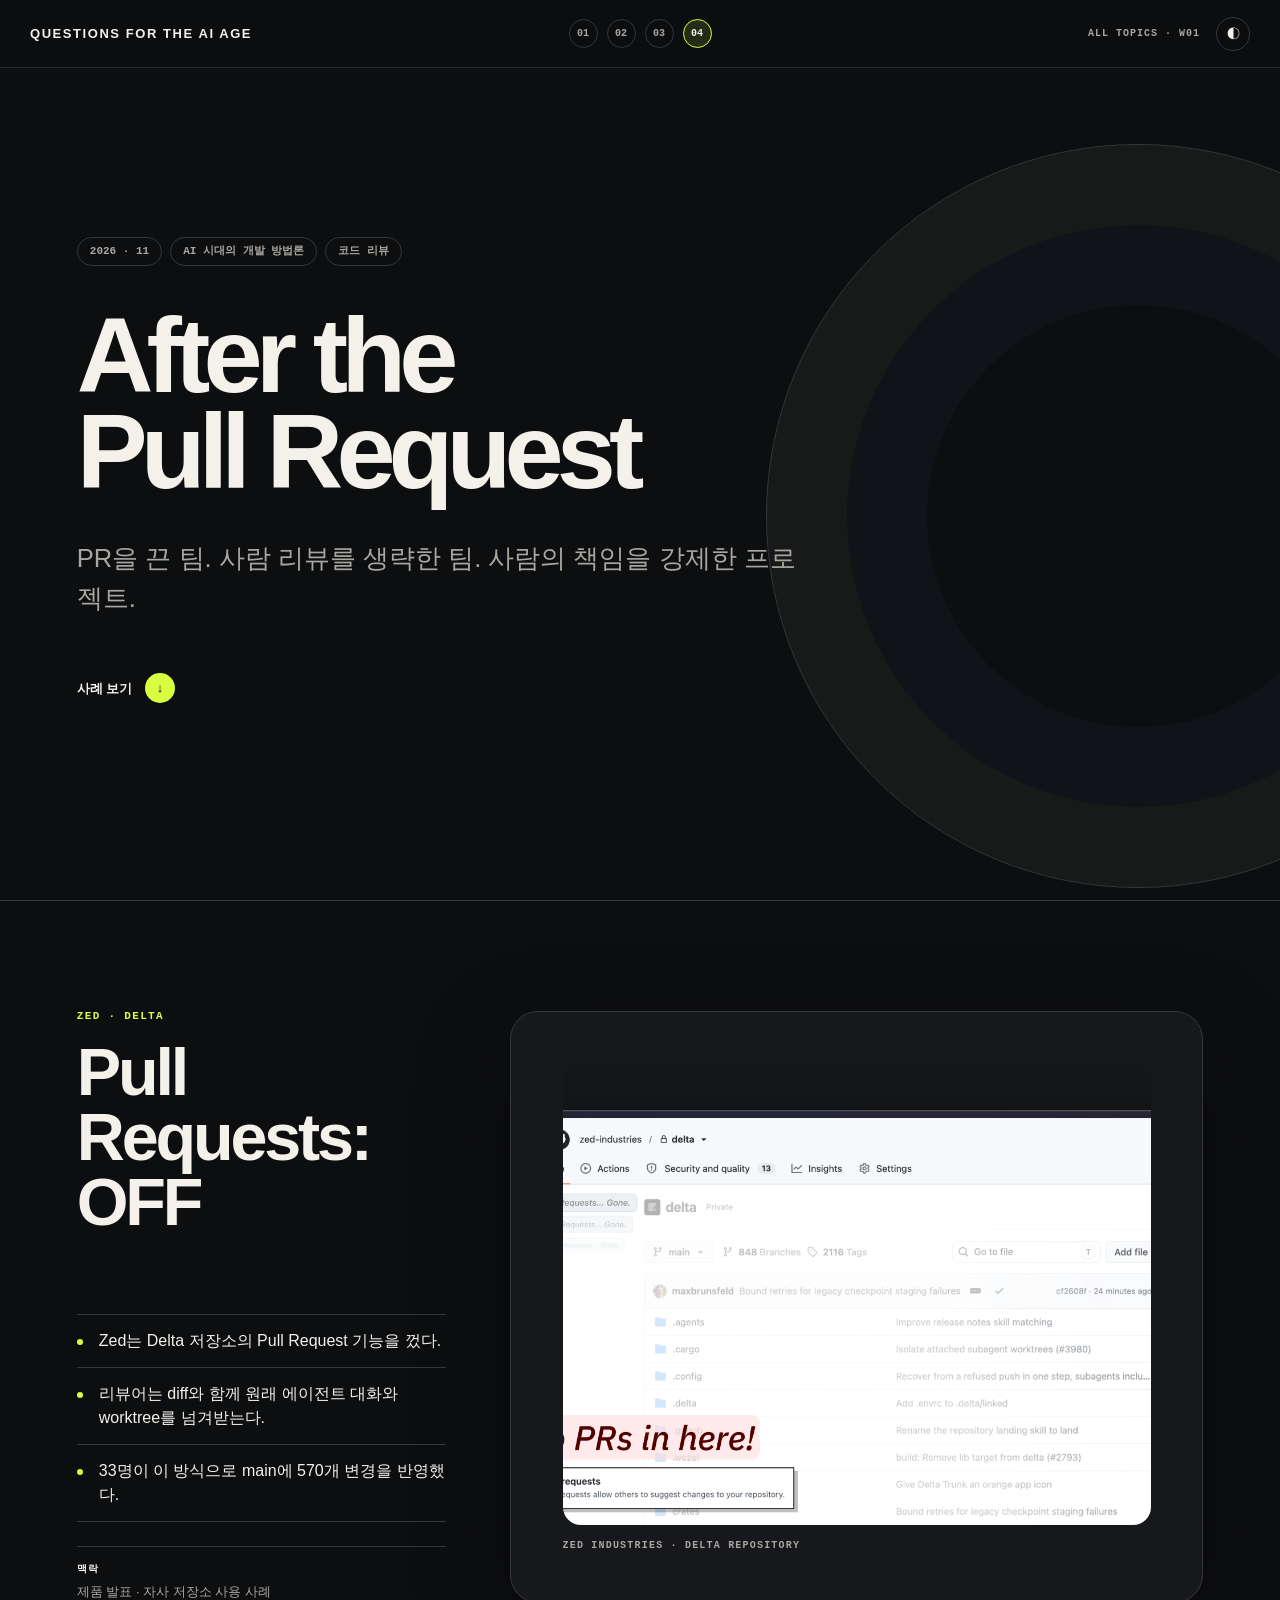
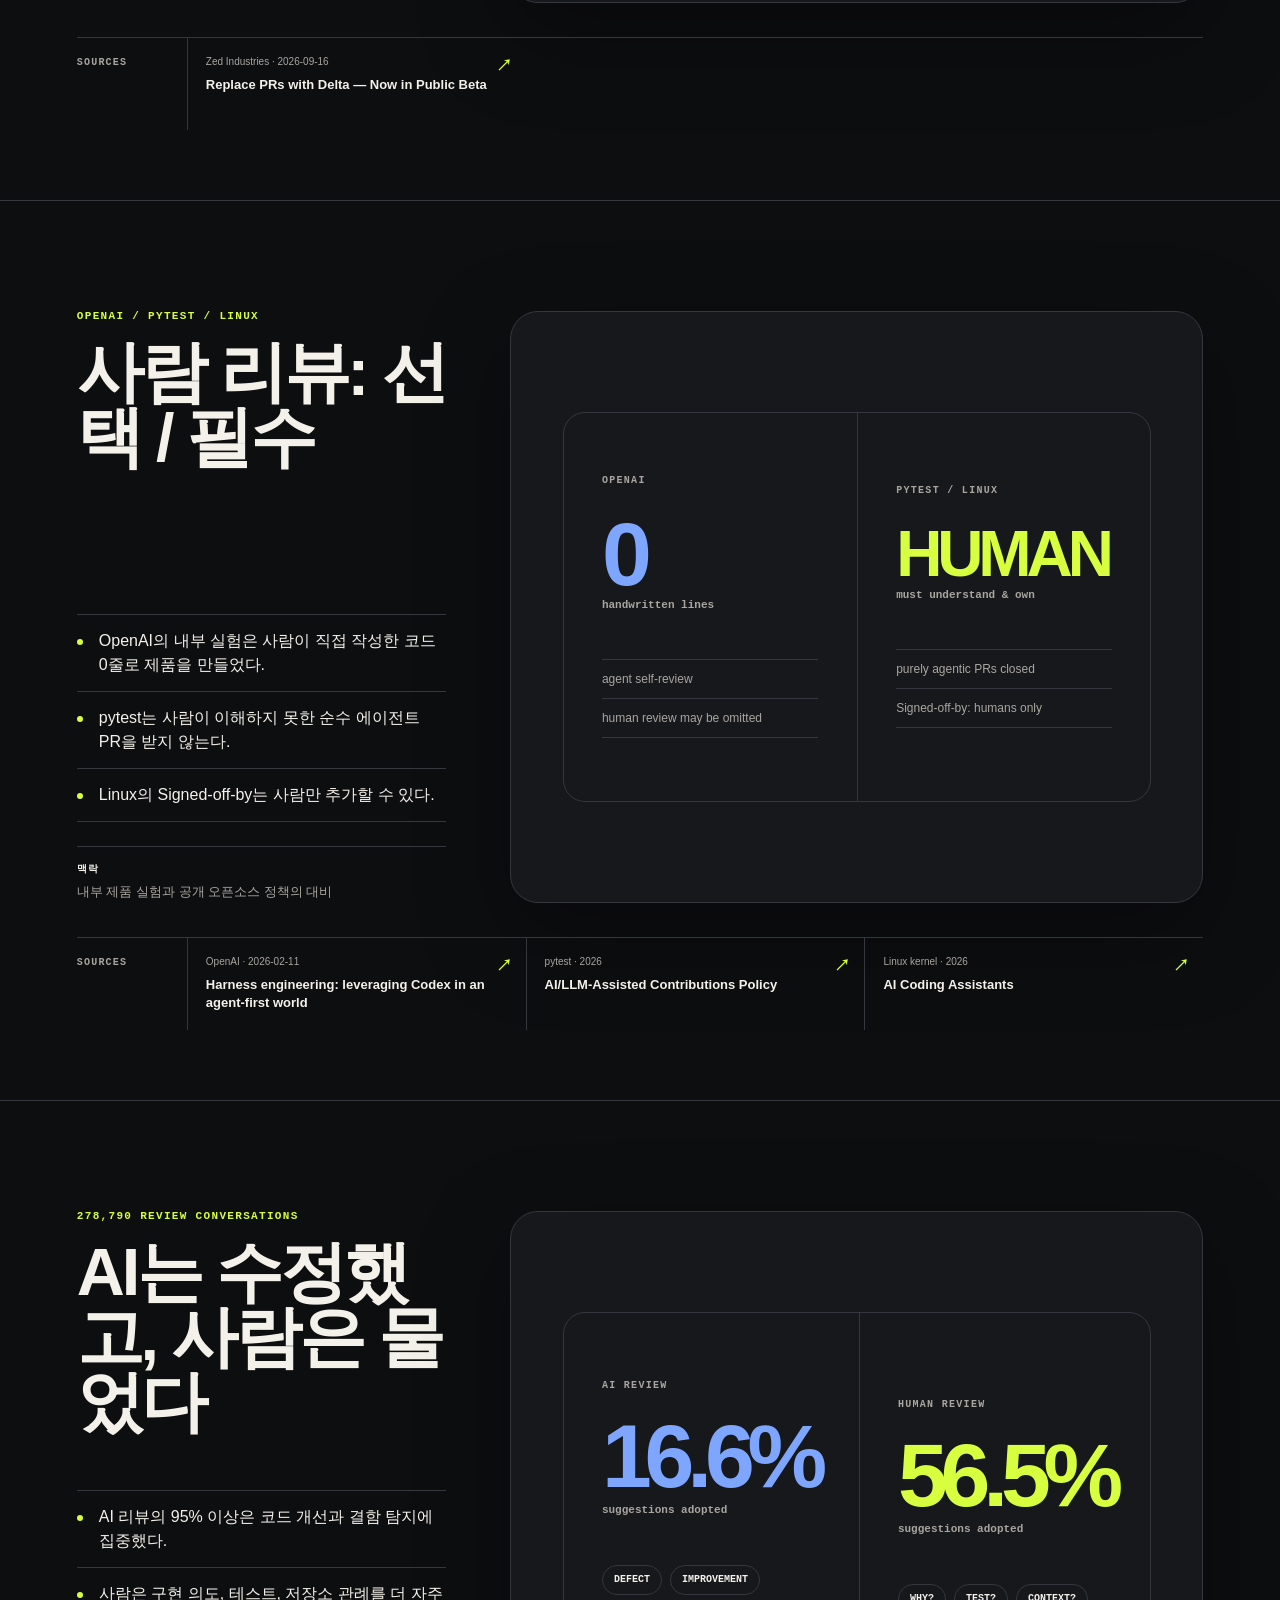
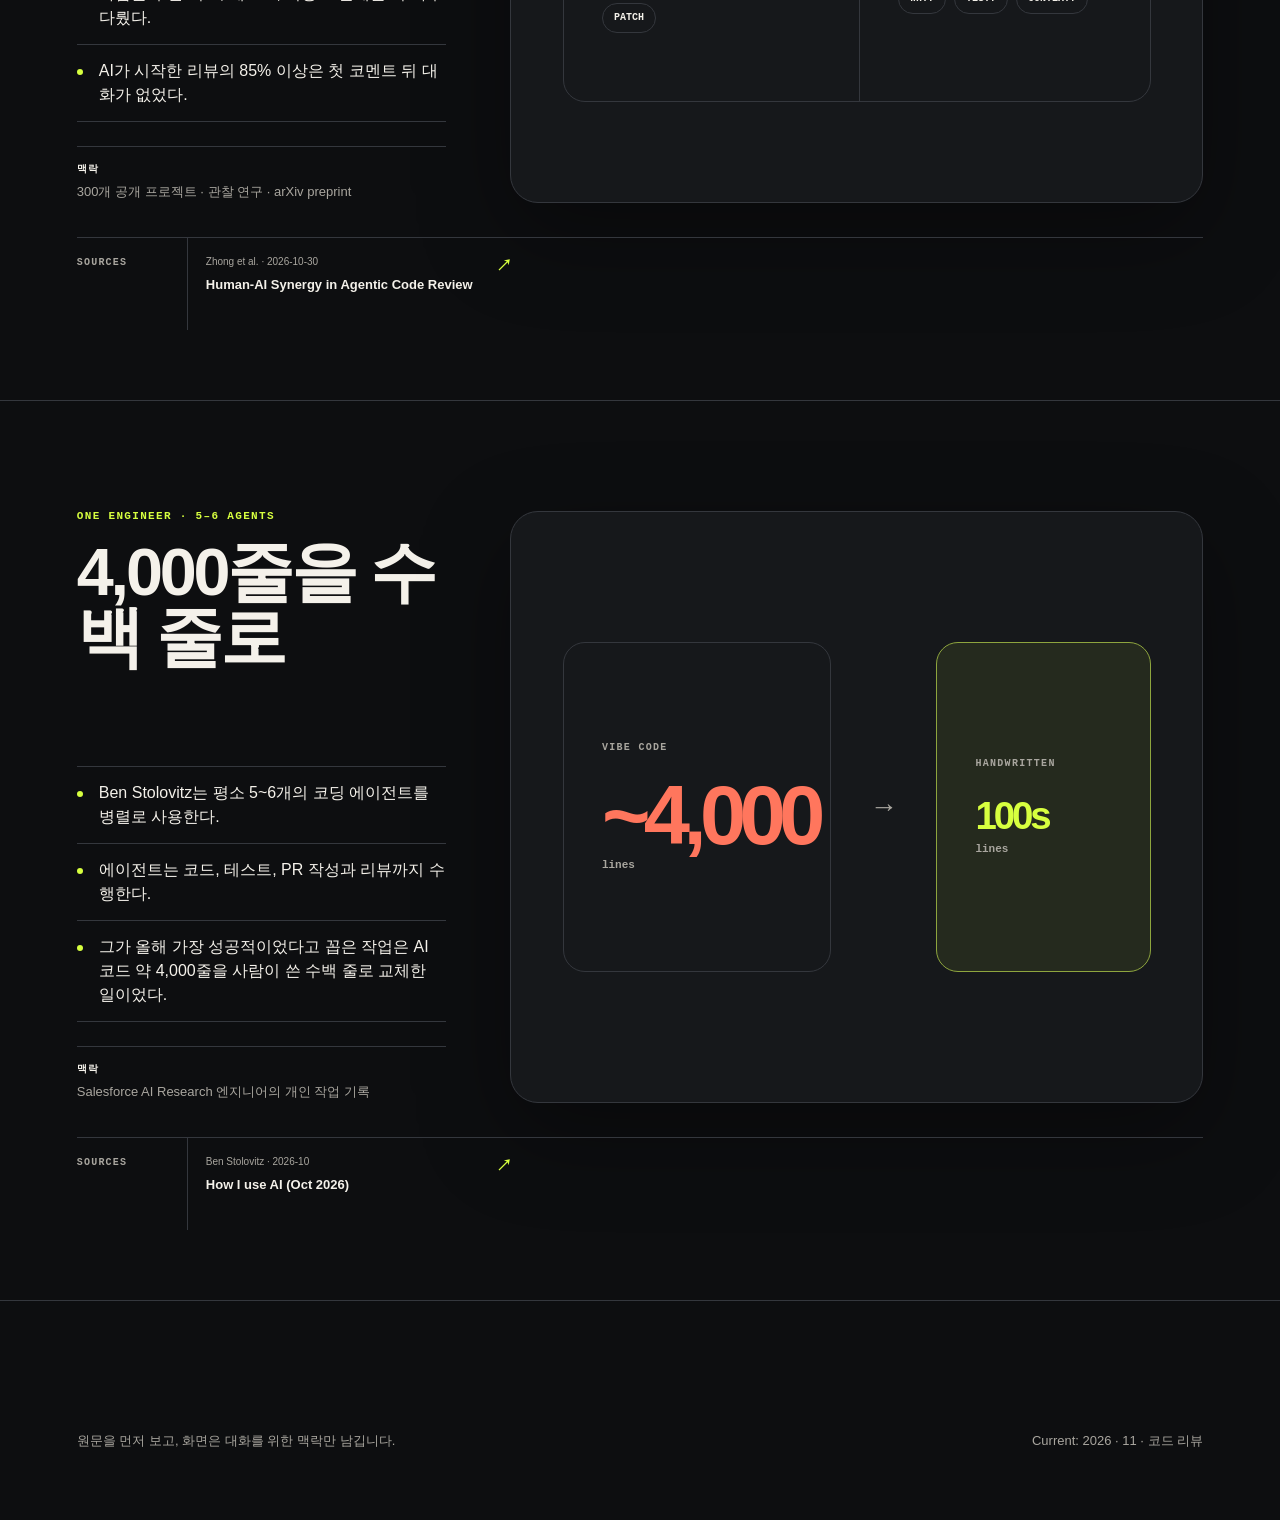
==== commit ed3e0cd1: "Curate first AI code review session" ====
--- a/docs/weeks/ai-code-review-01/index.html
+++ b/docs/weeks/ai-code-review-01/index.html
@@ -4,9 +4,9 @@
     <meta charset="utf-8" />
     <meta name="viewport" content="width=device-width, initial-scale=1" />
     <meta name="color-scheme" content="dark light" />
-    <meta name="description" content="AI 시대의 코드 리뷰 — Week 01" />
-    <title>코드 리뷰 W01 — Questions for the AI Age</title>
-    <link rel="stylesheet" href="../../styles.css?v=6" />
+    <meta name="description" content="After the Pull Request — AI 시대의 코드 리뷰 Week 01" />
+    <title>After the Pull Request — Questions for the AI Age</title>
+    <link rel="stylesheet" href="../../styles.css?v=7" />
   </head>
   <body data-week-id="ai-code-review-01">
     <header class="topbar">
@@ -19,7 +19,7 @@
       <p>원문을 먼저 보고, 화면은 대화를 위한 맥락만 남깁니다.</p>
       <p id="updated-at"></p>
     </footer>
-    <script src="../../data.js?v=6"></script>
-    <script src="../../app.js?v=6"></script>
+    <script src="../../data.js?v=7"></script>
+    <script src="../../app.js?v=7"></script>
   </body>
 </html>
--- a/docs/styles.css
+++ b/docs/styles.css
@@ -104,6 +104,9 @@
 .visual-panel { grid-column: 2; grid-row: 1 / span 2; min-height: 500px; padding: clamp(28px, 4vw, 64px); border: 1px solid var(--line); border-radius: 28px; background: var(--surface); box-shadow: var(--shadow); display: grid; align-items: center; overflow: hidden; }
 .case-copy { align-self: end; }
 .summary { margin: 0; font-size: clamp(17px, 1.45vw, 22px); line-height: 1.65; }
+.fact-list { margin: 0; padding: 0; list-style: none; border-top: 1px solid var(--line); }
+.fact-list li { padding: 14px 0 14px 22px; border-bottom: 1px solid var(--line); font-size: clamp(15px, 1.25vw, 19px); line-height: 1.5; position: relative; }
+.fact-list li::before { content: ""; position: absolute; left: 0; top: 24px; width: 6px; height: 6px; border-radius: 50%; background: var(--lime); }
 .caveat { margin: 24px 0 0; padding-top: 18px; border-top: 1px solid var(--line); color: var(--muted); font-size: 13px; line-height: 1.6; }
 .caveat span { display: block; margin-bottom: 7px; color: var(--text); font: 800 10px/1 ui-monospace, SFMono-Regular, Menlo, monospace; letter-spacing: .12em; }
 
@@ -114,6 +117,37 @@
 .sources a span { display: block; margin-bottom: 8px; font-size: 10px; color: var(--muted); }
 .sources a strong { font-size: 13px; line-height: 1.35; }
 .sources a b { position: absolute; top: 18px; right: 14px; color: var(--lime); }
+
+.source-image { width: 100%; height: 100%; margin: 0; display: flex; flex-direction: column; }
+.source-image img { width: 100%; flex: 1; min-height: 0; object-fit: cover; object-position: center; border-radius: 18px; }
+.source-image figcaption { padding-top: 16px; color: var(--muted); font: 700 10px/1 ui-monospace, SFMono-Regular, Menlo, monospace; letter-spacing: .12em; }
+
+.policy-split, .review-roles { display: grid; grid-template-columns: 1fr 1fr; min-height: 390px; border: 1px solid var(--line); border-radius: 22px; overflow: hidden; }
+.policy-side, .review-role { padding: clamp(24px, 3vw, 46px); display: flex; flex-direction: column; justify-content: center; }
+.policy-side + .policy-side, .review-role + .review-role { border-left: 1px solid var(--line); }
+.policy-side > span, .review-role > span { color: var(--muted); font: 800 10px/1 ui-monospace, SFMono-Regular, Menlo, monospace; letter-spacing: .13em; }
+.policy-side > strong { margin: 34px 0 8px; font-size: clamp(58px, 7vw, 112px); line-height: .78; letter-spacing: -.08em; }
+.policy-side.open > strong { color: var(--blue); }
+.policy-side.strict > strong { color: var(--lime); font-size: clamp(40px, 5vw, 76px); }
+.policy-side > small, .review-role > small { color: var(--muted); font: 700 11px/1.3 ui-monospace, SFMono-Regular, Menlo, monospace; }
+.policy-side ul { margin: 46px 0 0; padding: 0; list-style: none; border-top: 1px solid var(--line); }
+.policy-side li { padding: 12px 0; border-bottom: 1px solid var(--line); color: var(--muted); font-size: 12px; }
+
+.review-role > strong { margin: 30px 0 10px; font-size: clamp(58px, 7vw, 106px); line-height: .8; letter-spacing: -.08em; }
+.review-role.agent > strong { color: var(--blue); }
+.review-role.human > strong { color: var(--lime); }
+.review-role > div { margin-top: 48px; display: flex; flex-wrap: wrap; gap: 8px; }
+.review-role b { padding: 9px 11px; border: 1px solid var(--line); border-radius: 999px; font: 800 10px/1 ui-monospace, SFMono-Regular, Menlo, monospace; }
+
+.rewrite-visual { display: grid; grid-template-columns: minmax(0, 1.25fr) auto minmax(0, 1fr); align-items: center; gap: clamp(18px, 3vw, 40px); }
+.rewrite-visual > div { min-height: 330px; padding: clamp(24px, 3vw, 44px); border: 1px solid var(--line); border-radius: 22px; display: flex; flex-direction: column; justify-content: center; }
+.rewrite-visual span { color: var(--muted); font: 800 10px/1 ui-monospace, SFMono-Regular, Menlo, monospace; letter-spacing: .13em; }
+.rewrite-visual strong { margin: 30px 0 10px; font-size: clamp(50px, 6.5vw, 100px); line-height: .8; letter-spacing: -.08em; }
+.rewrite-before strong { color: var(--red); }
+.rewrite-after { background: color-mix(in srgb, var(--lime) 8%, var(--surface)); border-color: color-mix(in srgb, var(--lime) 55%, var(--line)) !important; }
+.rewrite-after strong { color: var(--lime); font-size: clamp(30px, 3vw, 48px); line-height: .9; overflow-wrap: anywhere; }
+.rewrite-visual small { color: var(--muted); font: 700 11px/1 ui-monospace, SFMono-Regular, Menlo, monospace; }
+.rewrite-visual > i { color: var(--muted); font-style: normal; font-size: 28px; }
 
 .growth-chart { display: grid; grid-template-columns: auto minmax(140px, 1fr) auto; align-items: end; gap: 22px; position: relative; }
 .growth-number { display: flex; flex-direction: column; }
@@ -303,6 +337,16 @@
   .section-shell { padding-top: 95px; }
   .hero h1 { font-size: 48px; }
   .visual-panel { min-height: 360px; padding: 22px; border-radius: 20px; }
+  .policy-split, .review-roles { grid-template-columns: 1fr; min-height: auto; }
+  .policy-side, .review-role { min-height: 270px; }
+  .policy-side + .policy-side, .review-role + .review-role { border-left: 0; border-top: 1px solid var(--line); }
+  .policy-side > strong, .review-role > strong { font-size: 62px; }
+  .policy-side.strict > strong, .rewrite-after strong { font-size: 38px; }
+  .policy-side ul, .review-role > div { margin-top: 32px; }
+  .rewrite-visual { grid-template-columns: 1fr; }
+  .rewrite-visual > div { min-height: 220px; }
+  .rewrite-visual > i { transform: rotate(90deg); justify-self: center; }
+  .source-image img { min-height: 260px; }
   .split-chart { min-height: 270px; }
   .split-item { padding: 18px 8px; }
   .split-item strong { font-size: 58px; }
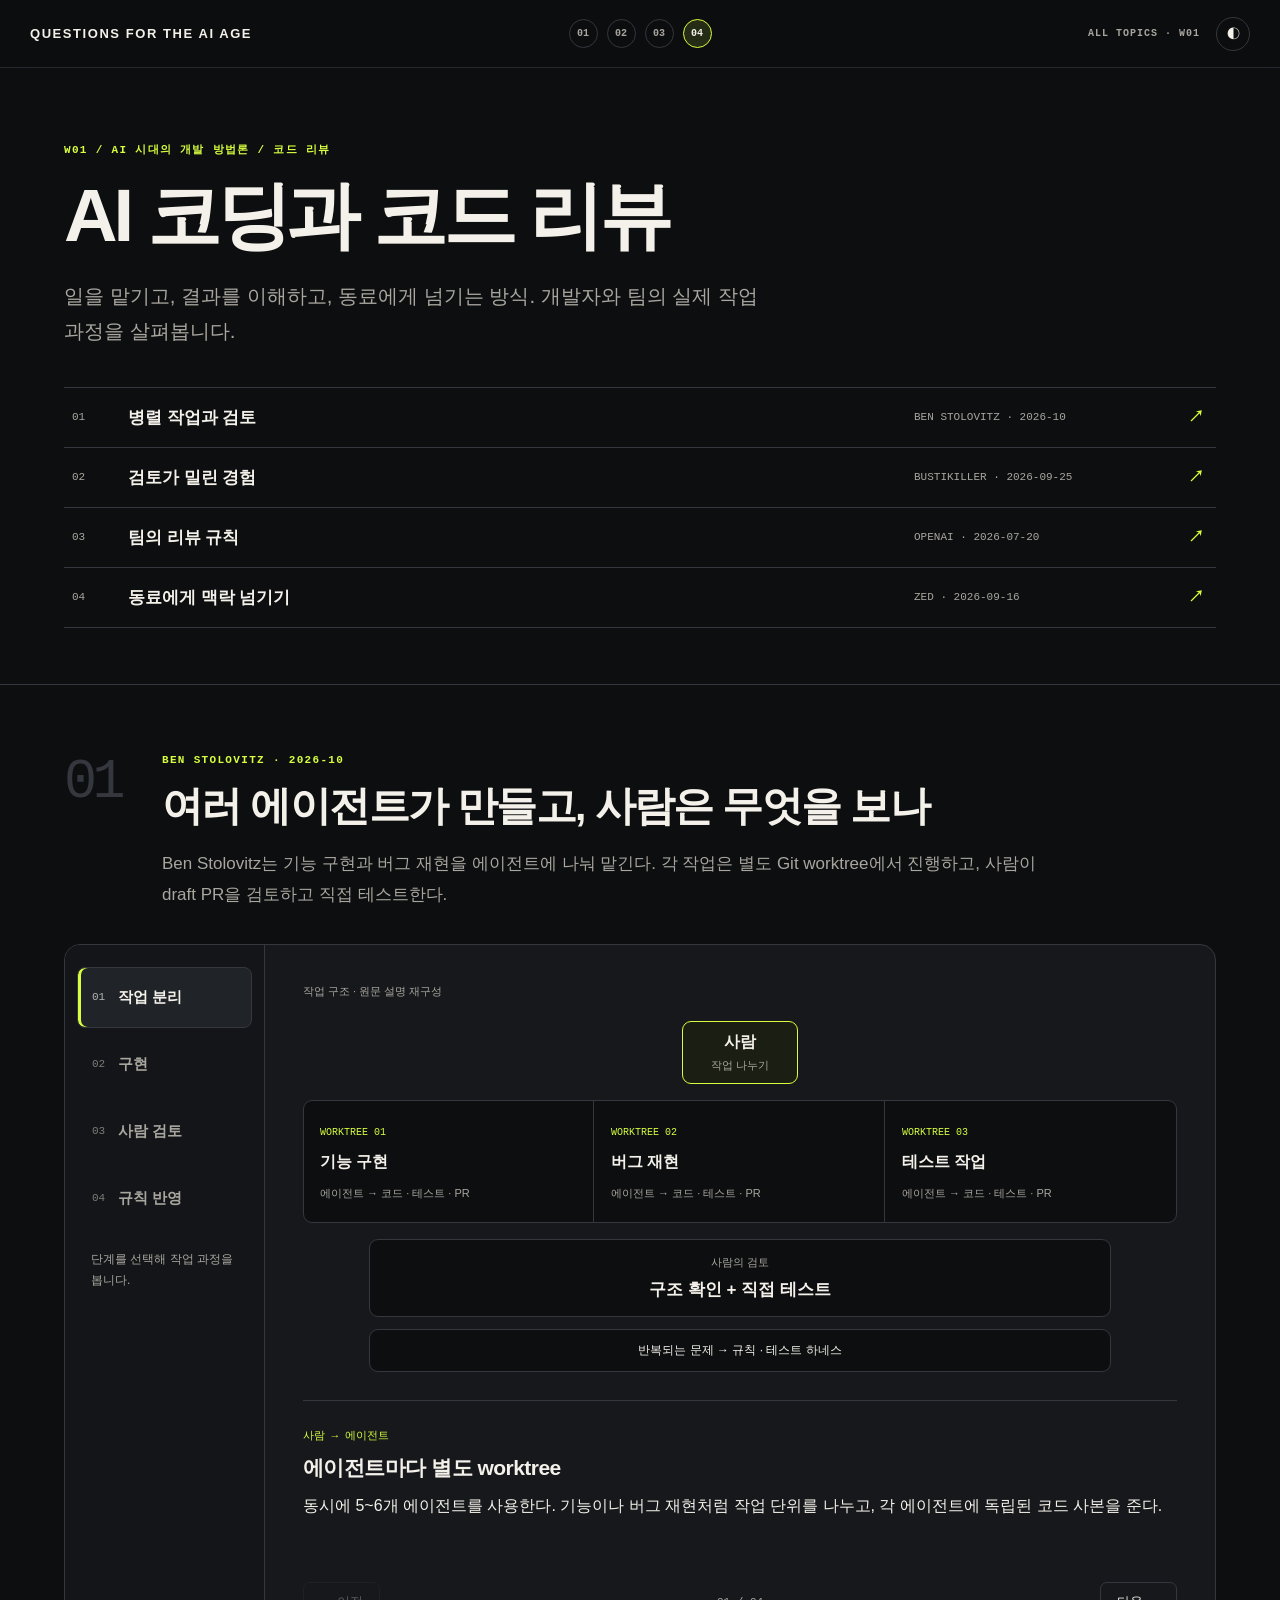
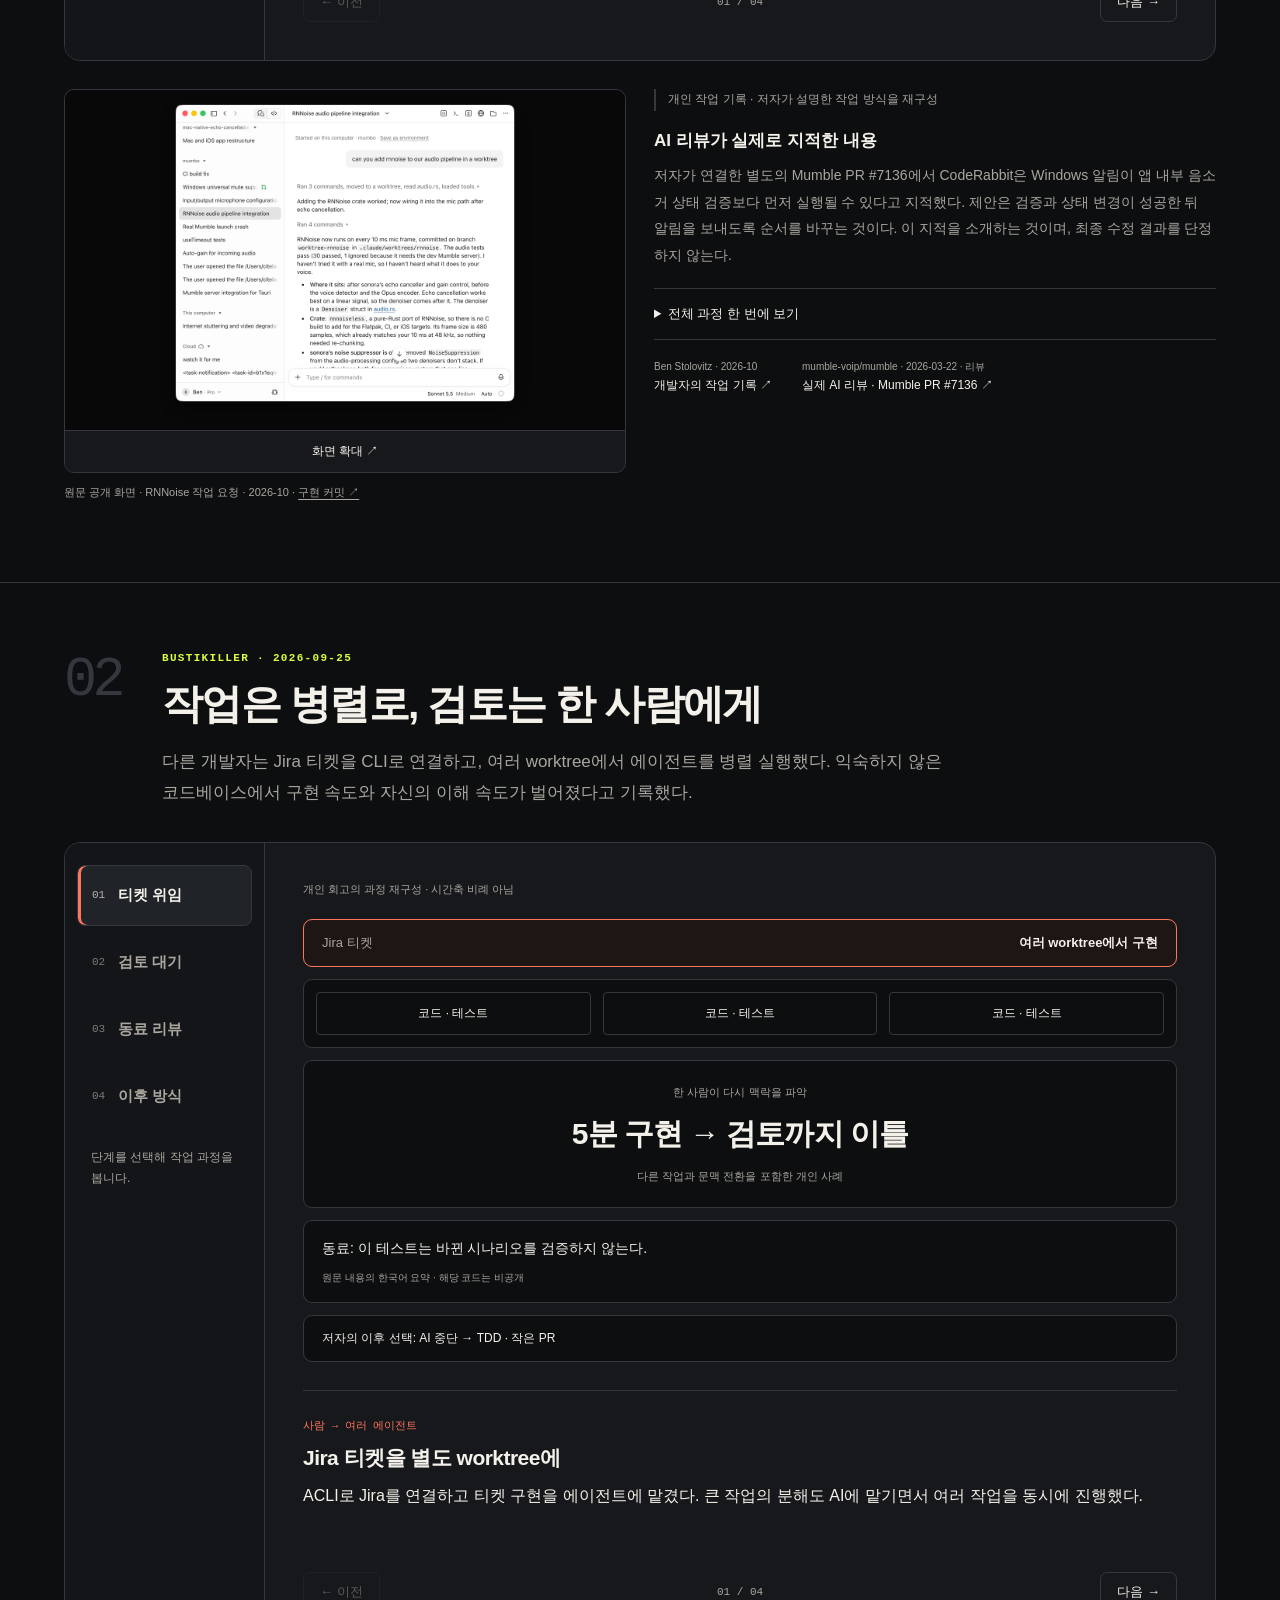
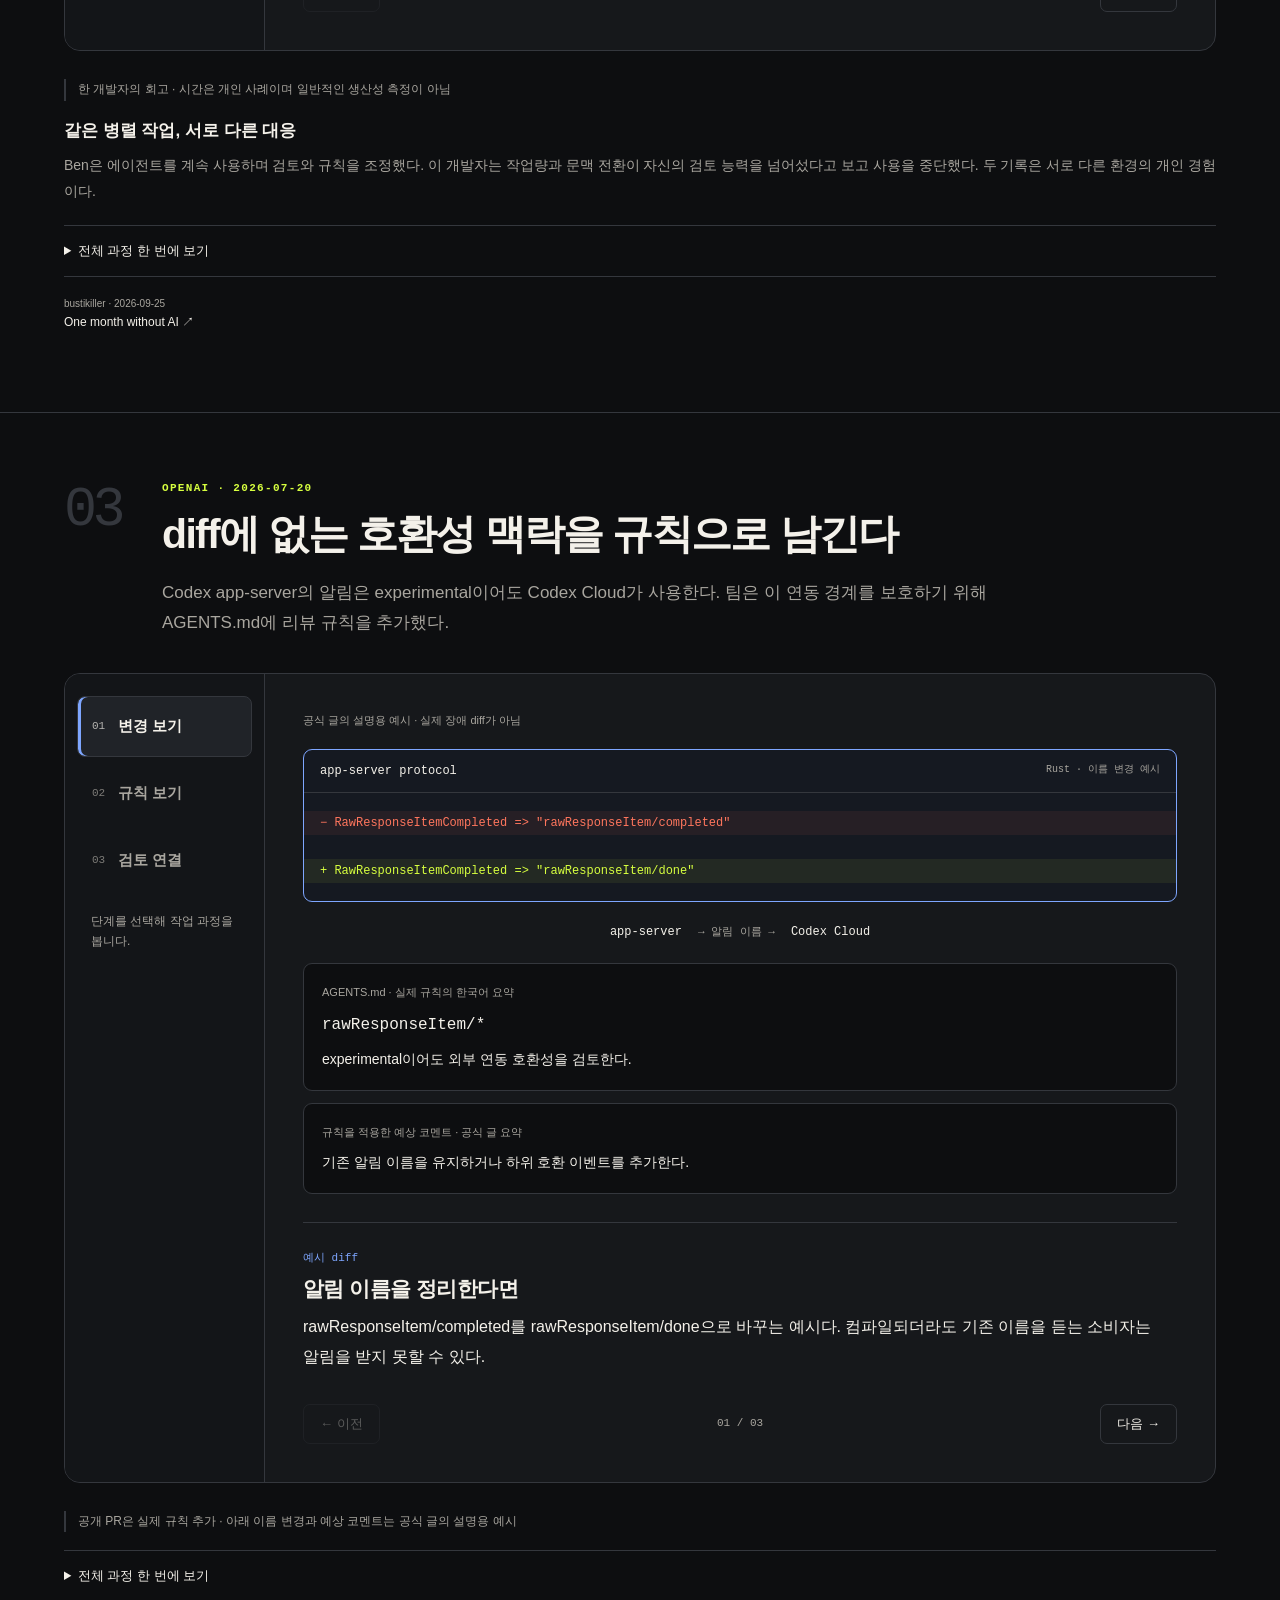
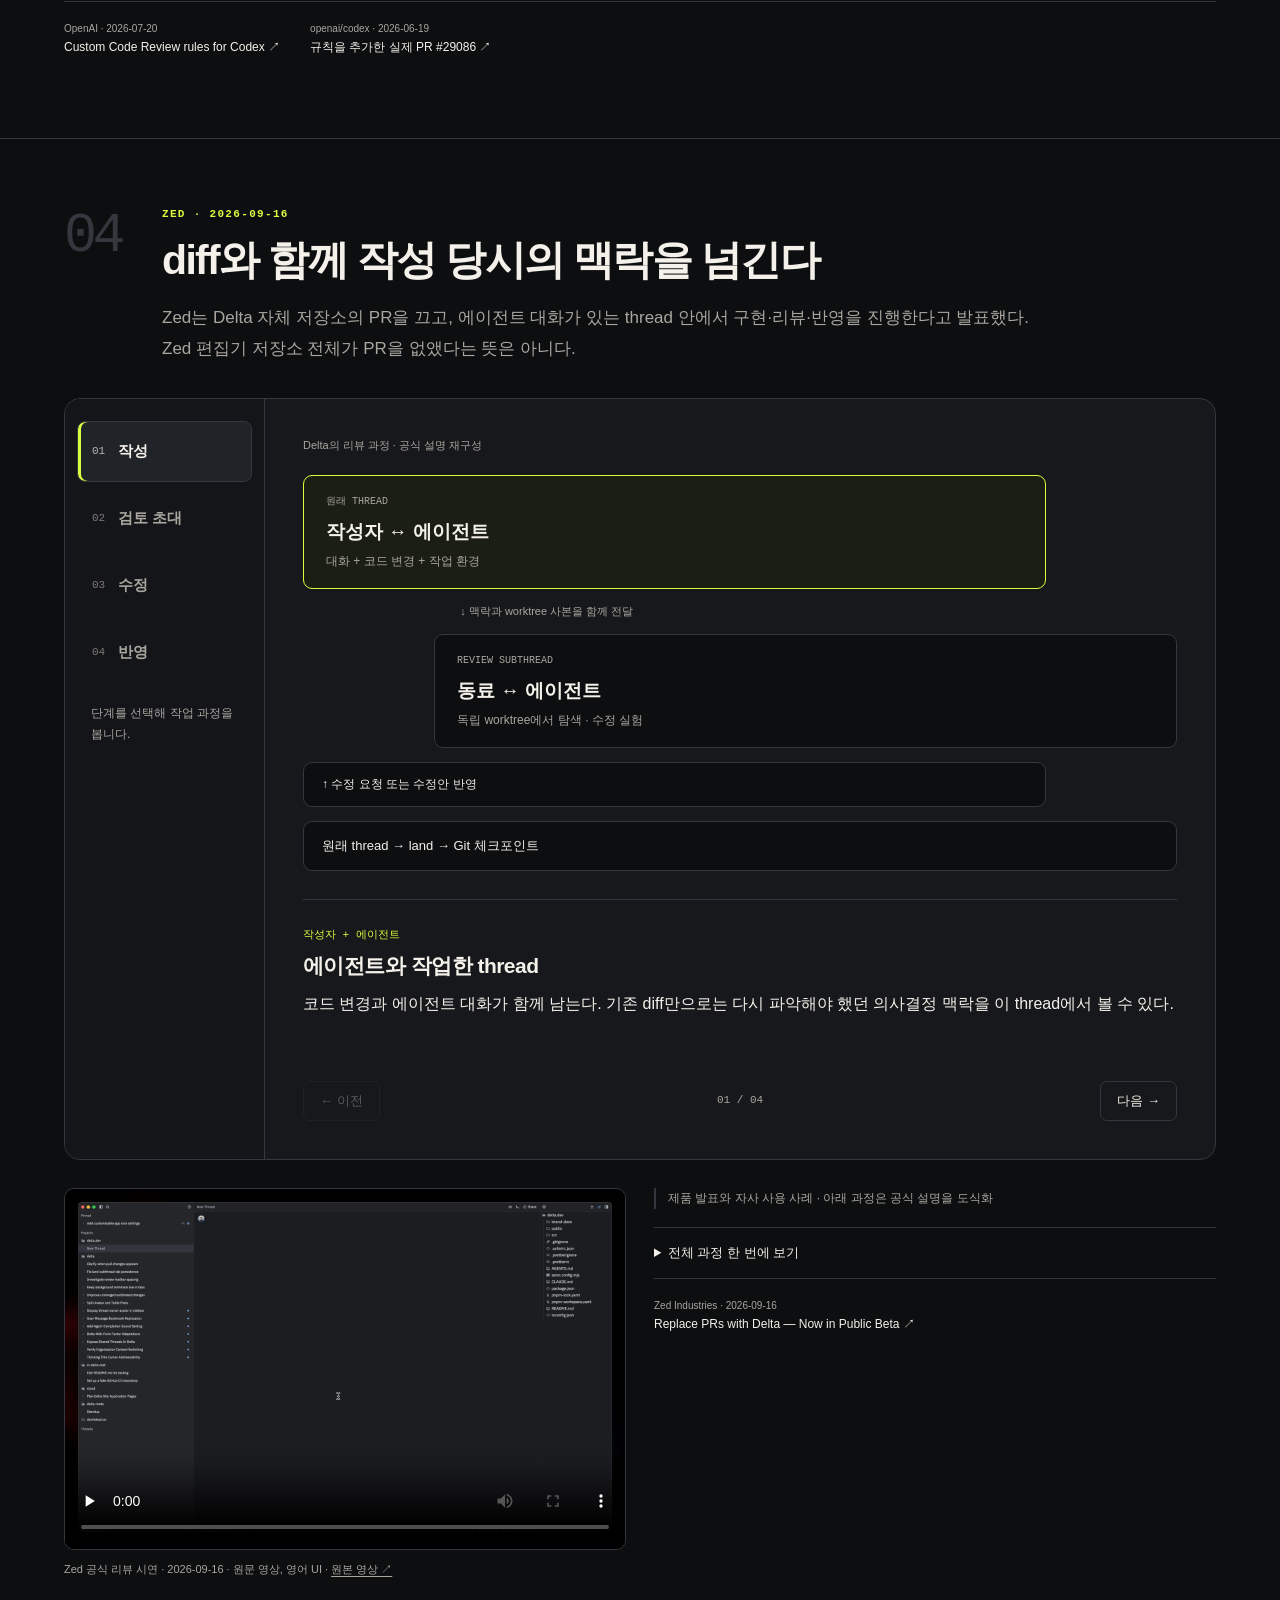
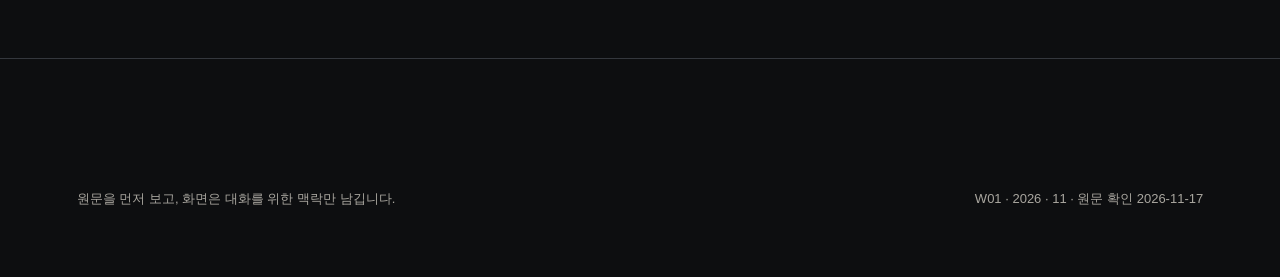
==== commit 35cad80e: "Rebuild code review session around interactive developer workflows" ====
--- a/docs/weeks/ai-code-review-01/index.html
+++ b/docs/weeks/ai-code-review-01/index.html
@@ -4,9 +4,10 @@
     <meta charset="utf-8" />
     <meta name="viewport" content="width=device-width, initial-scale=1" />
     <meta name="color-scheme" content="dark light" />
-    <meta name="description" content="After the Pull Request — AI 시대의 코드 리뷰 Week 01" />
-    <title>After the Pull Request — Questions for the AI Age</title>
-    <link rel="stylesheet" href="../../styles.css?v=7" />
+    <meta name="description" content="AI 코딩과 코드 리뷰 — 개발자와 팀의 실제 작업 과정" />
+    <title>AI 코딩과 코드 리뷰 — Questions for the AI Age</title>
+    <link rel="stylesheet" href="../../styles.css?v=10" />
+    <link rel="stylesheet" href="../../workflows.css?v=10" />
   </head>
   <body data-week-id="ai-code-review-01">
     <header class="topbar">
@@ -15,11 +16,13 @@
       <div class="topbar-actions"><a class="back-link" href="../../">ALL TOPICS · W01</a><button id="theme-toggle" class="icon-button" type="button" aria-label="색상 모드 전환">◐</button></div>
     </header>
     <main id="app" tabindex="-1"></main>
+    <noscript><p>이 회차의 단계별 화면은 JavaScript가 필요합니다. <a href="https://ben.stolovitz.com/posts/how-use-ai-oct-2026/">Ben의 작업 기록</a>, <a href="https://blog.bustikiller.com/2026/09/25/one-month-without-ai.html">검토가 밀린 경험</a>, <a href="https://developers.openai.com/blog/custom-code-review-rules-for-codex">Codex 리뷰 규칙</a>, <a href="https://zed.dev/blog/delta-public-beta">Delta 리뷰 과정</a>에서 원문을 볼 수 있습니다.</p></noscript>
     <footer>
       <p>원문을 먼저 보고, 화면은 대화를 위한 맥락만 남깁니다.</p>
       <p id="updated-at"></p>
     </footer>
-    <script src="../../data.js?v=7"></script>
-    <script src="../../app.js?v=7"></script>
+    <script src="../../data.js?v=10"></script>
+    <script src="../../workflows.js?v=10"></script>
+    <script src="../../app.js?v=10"></script>
   </body>
 </html>
--- a/docs/styles.css
+++ b/docs/styles.css
@@ -121,6 +121,7 @@
 .source-image { width: 100%; height: 100%; margin: 0; display: flex; flex-direction: column; }
 .source-image img { width: 100%; flex: 1; min-height: 0; object-fit: cover; object-position: center; border-radius: 18px; }
 .source-image figcaption { padding-top: 16px; color: var(--muted); font: 700 10px/1 ui-monospace, SFMono-Regular, Menlo, monospace; letter-spacing: .12em; }
+body[data-week-id="workflow-automation-01"] .source-image img { object-fit: contain; }
 
 .policy-split, .review-roles { display: grid; grid-template-columns: 1fr 1fr; min-height: 390px; border: 1px solid var(--line); border-radius: 22px; overflow: hidden; }
 .policy-side, .review-role { padding: clamp(24px, 3vw, 46px); display: flex; flex-direction: column; justify-content: center; }
--- a/docs/workflows.css
+++ b/docs/workflows.css
@@ -0,0 +1,169 @@
+html:has(.workflow-page) { scroll-snap-type: none; scroll-padding-top: 88px; }
+.workflow-page { --accent: var(--lime); }
+:root[data-theme="light"] .workflow-page { --lime: #4b6900; --red: #a42c1e; --blue: #254fc2; }
+.workflow-shell { max-width: 1440px; margin: auto; padding: 64px clamp(22px, 5vw, 80px); }
+.workflow-intro { padding-top: 145px; padding-bottom: 56px; }
+.workflow-intro h1 { margin: 0; font-size: clamp(38px, 5.8vw, 80px); line-height: 1.12; letter-spacing: -.055em; }
+.workflow-lead { max-width: 730px; font-size: clamp(17px, 1.6vw, 22px); line-height: 1.7; color: var(--muted); margin: 22px 0 38px; word-break: keep-all; }
+.case-directory { border-top: 1px solid var(--line); }
+.case-directory a { display: grid; grid-template-columns: 42px 1fr 260px 20px; gap: 14px; padding: 18px 8px; align-items: center; border-bottom: 1px solid var(--line); text-decoration: none; transition: padding .2s, background .2s; }
+.case-directory a:hover { background: var(--surface); padding-left: 16px; }
+.case-directory span, .case-directory small { color: var(--muted); font: 11px/1.5 ui-monospace, monospace; }
+.case-directory b { color: var(--lime); }
+.case-directory strong { font-size: 17px; font-weight: 600; }
+.workflow-case { border-top: 1px solid var(--line); padding-top: 70px; padding-bottom: 80px; scroll-margin-top: 10px; }
+.workflow-heading { display: grid; grid-template-columns: 76px 1fr; gap: 22px; margin-bottom: 34px; }
+.case-number { font: 400 55px/1 ui-monospace, monospace; color: var(--line); letter-spacing: -.08em; }
+.workflow-heading .eyebrow { margin-bottom: 14px; }
+.workflow-heading h2 { font-size: clamp(25px, 3.2vw, 43px); letter-spacing: -.04em; line-height: 1.3; margin: 0; word-break: keep-all; }
+.workflow-context { margin: 16px 0 0; max-width: 880px; font-size: 17px; line-height: 1.8; color: var(--muted); word-break: keep-all; }
+.workflow-workspace { display: grid; grid-template-columns: 200px minmax(0, 1fr); border: 1px solid var(--line); background: var(--surface); border-radius: 16px; overflow: hidden; }
+.step-rail { padding: 22px 12px; border-right: 1px solid var(--line); background: color-mix(in srgb, var(--bg) 30%, var(--surface)); }
+.step-rail button { width: 100%; display: flex; gap: 13px; padding: 20px 14px; border: 1px solid transparent; border-radius: 8px; text-align: left; color: var(--muted); background: transparent; cursor: pointer; margin-bottom: 6px; font: inherit; align-items: center; }
+.step-rail button span { font: 11px/1 ui-monospace, monospace; opacity: .7; }
+.step-rail button strong { font-size: 15px; font-weight: 600; }
+.step-rail button[aria-selected="true"] { color: var(--text); border-color: var(--line); background: var(--surface-2); box-shadow: inset 3px 0 var(--accent); }
+.step-rail p { font-size: 12px; line-height: 1.7; margin: 20px 14px; color: var(--muted); }
+.workflow-stage { min-width: 0; padding: clamp(18px, 3vw, 38px); }
+.workflow-diagram { position: relative; min-height: 340px; }
+.diagram-label { font-size: 11px; color: var(--muted); line-height: 1.6; margin-bottom: 20px; }
+[data-node] { transition: border-color .25s, background .25s, opacity .25s; }
+.workflow-diagram [data-node] { border: 1px solid var(--line); border-radius: 9px; background: var(--bg); }
+.workflow-diagram [data-node].is-active { border-color: var(--accent); background: color-mix(in srgb, var(--accent) 7%, var(--bg)); }
+.workflow-diagram [data-node].is-past { border-color: color-mix(in srgb, var(--accent) 35%, var(--line)); }
+.owner-node { width: fit-content; margin: 0 auto 16px; padding: 10px 28px; font-weight: 650; text-align: center; }
+.owner-node span { display: block; font-size: 11px; font-weight: 400; color: var(--muted); margin-top: 5px; }
+.agent-lanes { display: grid; grid-template-columns: repeat(3, minmax(0, 1fr)); gap: 1px; overflow: hidden; }
+.agent-lanes > div { padding: 20px 16px; border-right: 1px solid var(--line); }
+.agent-lanes > div:last-child { border: 0; }
+.agent-lanes span { font: 10px/1.5 ui-monospace, monospace; color: var(--accent); }
+.agent-lanes strong, .agent-lanes small { display: block; margin-top: 12px; }
+.agent-lanes strong { font-size: 16px; }
+.agent-lanes small { font-size: 11px; line-height: 1.6; color: var(--muted); }
+.review-node { margin: 16px auto 12px; padding: 15px; text-align: center; width: 85%; }
+.review-node span { font-size: 11px; color: var(--muted); display: block; margin-bottom: 8px; }
+.review-node strong { font-size: 17px; }
+.rule-node { width: 85%; margin: 0 auto; text-align: center; padding: 12px; font-size: 12px; }
+.step-explanation { min-height: 162px; border-top: 1px solid var(--line); padding-top: 24px; margin-top: 28px; }
+.actor-label { font: 11px/1.5 ui-monospace, monospace; color: var(--accent); }
+.step-explanation h3 { font-size: 21px; margin: 9px 0; letter-spacing: -.025em; }
+.step-explanation p { margin: 0; font-size: 16px; line-height: 1.85; word-break: keep-all; }
+.step-controls { display: flex; justify-content: space-between; align-items: center; padding-top: 20px; gap: 15px; }
+.step-controls button { background: transparent; border: 1px solid var(--line); border-radius: 7px; padding: 10px 16px; color: var(--text); cursor: pointer; font: inherit; font-size: 13px; }
+.step-controls button:hover:not(:disabled) { border-color: var(--accent); }
+.step-controls button:disabled { opacity: .3; cursor: default; }
+.step-position { font: 11px/1 ui-monospace, monospace; color: var(--muted); }
+.case-evidence { display: grid; grid-template-columns: minmax(0, 1fr); gap: 28px; margin-top: 28px; }
+.case-evidence:has(.workflow-artifact) { grid-template-columns: minmax(0, 1fr) minmax(0, 1fr); }
+.workflow-artifact { margin: 0; min-width: 0; }
+.artifact-zoom { position: relative; display: block; width: 100%; background: var(--surface); border: 1px solid var(--line); border-radius: 10px; padding: 0; overflow: hidden; cursor: zoom-in; }
+.artifact-zoom img { display: block; width: 100%; max-height: 340px; object-fit: contain; background: #080808; }
+.artifact-zoom > span { display: block; padding: 12px; font-size: 12px; color: var(--text); background: var(--surface); border-top: 1px solid var(--line); }
+.workflow-artifact figcaption { margin-top: 10px; color: var(--muted); font-size: 11px; line-height: 1.7; }
+.workflow-artifact a { text-underline-offset: 3px; }
+.workflow-artifact video { width: 100%; display: block; background: #080808; border: 1px solid var(--line); border-radius: 10px; }
+.case-reading { min-width: 0; }
+.evidence-label { font-size: 12px; line-height: 1.8; color: var(--muted); margin: 0 0 18px; padding-left: 12px; border-left: 2px solid var(--line); }
+.evidence-note h3 { margin: 0 0 10px; font-size: 17px; }
+.evidence-note p { margin: 0 0 20px; font-size: 14px; line-height: 1.9; color: var(--muted); }
+.full-process { border-top: 1px solid var(--line); border-bottom: 1px solid var(--line); }
+.full-process summary { cursor: pointer; font-size: 13px; padding: 16px 0; }
+.full-process ol { padding: 0 0 0 24px; font-size: 14px; }
+.full-process li { padding: 6px 0 10px 6px; }
+.full-process p { line-height: 1.8; color: var(--muted); margin: 6px 0; }
+.workflow-sources { display: flex; flex-wrap: wrap; gap: 14px 30px; padding-top: 18px; }
+.workflow-sources a { font-size: 12px; text-decoration: none; line-height: 1.7; }
+.workflow-sources a span { display: block; font-size: 10px; color: var(--muted); }
+.workflow-sources a:hover { text-decoration: underline; }
+.workflow-page [data-kind="queue"] { --accent: var(--red); }
+.workflow-page [data-kind="rules"] { --accent: var(--blue); }
+.workflow-page [data-kind="delta"] { --accent: var(--lime); }
+.queue-input { display: flex; justify-content: space-between; gap: 15px; padding: 14px 18px; font-size: 13px; }
+.queue-input span { color: var(--muted); }
+.queue-stack { display: flex; gap: 12px; padding: 12px; margin: 12px 0; }
+.queue-stack > div { flex: 1; border: 1px solid var(--line); padding: 12px 8px; font-size: 12px; text-align: center; border-radius: 4px; }
+.queue-review { text-align: center; padding: 22px 12px; margin-bottom: 12px; }
+.queue-review span, .queue-review small { display: block; color: var(--muted); font-size: 11px; line-height: 1.7; }
+.queue-review strong { display: block; font-size: clamp(19px, 2.5vw, 30px); letter-spacing: -.03em; margin: 12px 0; }
+.queue-feedback { padding: 16px 18px; font-size: 14px; line-height: 1.7; }
+.queue-feedback small { display: block; font-size: 10px; color: var(--muted); margin-top: 8px; }
+.queue-reset { padding: 14px 18px; font-size: 12px; margin-top: 12px; }
+.code-window { overflow: hidden; }
+.code-window > div { display: flex; justify-content: space-between; flex-wrap: wrap; gap: 8px; padding: 12px 16px; font: 12px/1.5 ui-monospace, monospace; border-bottom: 1px solid var(--line); }
+.code-window > div span { color: var(--muted); font-size: 10px; }
+.code-window pre { margin: 0; padding: 18px 0; overflow-x: auto; font: 12px/2 ui-monospace, SFMono-Regular, monospace; }
+.code-window code span { display: block; padding: 0 16px; width: max-content; min-width: 100%; }
+.diff-remove { color: var(--red); background: color-mix(in srgb, var(--red) 7%, transparent); }
+.diff-add { color: var(--lime); background: color-mix(in srgb, var(--lime) 7%, transparent); }
+.contract-chain { display: flex; justify-content: center; align-items: center; gap: 16px; margin: 20px 0; font: 12px/1.7 ui-monospace, monospace; }
+.contract-chain i { font-style: normal; color: var(--muted); font-size: 11px; }
+.repository-rule, .finding-node { padding: 18px; margin-top: 12px; }
+.repository-rule span, .finding-node span { color: var(--muted); font-size: 11px; line-height: 1.7; }
+.repository-rule strong { display: block; font: 16px/1.7 ui-monospace, monospace; margin-top: 10px; }
+.repository-rule p, .finding-node p { font-size: 14px; line-height: 1.8; margin: 8px 0 0; }
+.delta-thread, .delta-subthread { padding: 18px 22px; width: 85%; }
+.delta-thread span, .delta-subthread span { display: block; color: var(--muted); font: 10px/1.5 ui-monospace, monospace; margin-bottom: 10px; }
+.delta-thread strong, .delta-subthread strong { font-size: 19px; }
+.delta-thread p, .delta-subthread p { margin: 8px 0 0; font-size: 12px; color: var(--muted); }
+.delta-subthread { margin-left: auto; }
+.thread-branch { padding: 15px 0 15px 18%; color: var(--muted); font-size: 11px; }
+.thread-merge { width: 85%; padding: 13px 18px; font-size: 12px; margin: 14px 0; }
+.delta-land { padding: 15px 18px; font-size: 13px; }
+.image-dialog { max-width: min(94vw, 1300px); max-height: 94svh; padding: 52px 14px 14px; border: 1px solid var(--line); border-radius: 12px; background: var(--bg); color: var(--text); }
+.image-dialog::backdrop { background: #000b; backdrop-filter: blur(5px); }
+.image-dialog img { display: block; width: 100%; height: auto; }
+.dialog-close { position: absolute; right: 16px; top: 10px; color: var(--text); border: 1px solid var(--line); background: var(--surface); padding: 8px 12px; border-radius: 6px; cursor: pointer; }
+.workflow-page button:focus-visible, .workflow-page a:focus-visible, .workflow-page summary:focus-visible, .workflow-page [tabindex="0"]:focus-visible { outline: 2px solid var(--accent); outline-offset: 4px; }
+@media (max-width: 900px) {
+  .workflow-page .topbar { backdrop-filter: none; background: var(--bg); }
+  .workflow-page #case-nav { display: flex; position: fixed; bottom: 18px; top: auto; left: 50%; transform: translateX(-50%); padding: 9px 12px; border: 1px solid var(--line); border-radius: 30px; background: var(--bg); box-shadow: var(--shadow); }
+  .workflow-page footer { padding-bottom: 100px; }
+}
+@media (max-width: 850px) {
+  .workflow-heading { grid-template-columns: 40px 1fr; gap: 12px; }
+  .case-number { font-size: 33px; }
+  .workflow-workspace { grid-template-columns: 150px minmax(0, 1fr); }
+  .step-rail button { padding: 18px 8px; gap: 8px; }
+  .case-directory a { grid-template-columns: 30px 1fr 20px; }
+  .case-directory small { display: none; }
+  .case-evidence:has(.workflow-artifact) { grid-template-columns: 1fr; }
+  .workflow-context { font-size: 15px; }
+}
+@media (max-width: 600px) {
+  .workflow-page .topbar { padding: 0 16px; grid-template-columns: 1fr auto; backdrop-filter: none; background: var(--bg); }
+  .workflow-page .brand { font-size: 10px; letter-spacing: .04em; }
+  .workflow-page .topbar-actions { grid-column: 2; grid-row: 1; }
+  .workflow-page .back-link { display: none; }
+  .workflow-shell { padding-left: 18px; padding-right: 18px; }
+  .workflow-intro { padding-top: 112px; }
+  .workflow-heading { grid-template-columns: 1fr; gap: 14px; }
+  .case-number { font-size: 25px; }
+  .workflow-workspace { display: block; }
+  .step-rail { display: flex; padding: 10px; gap: 4px; overflow-x: auto; border-right: 0; border-bottom: 1px solid var(--line); }
+  .step-rail button { flex: 1; width: auto; white-space: nowrap; padding: 12px 8px; margin: 0; display: block; text-align: center; }
+  .step-rail button span { display: block; margin-bottom: 8px; }
+  .step-rail button strong { font-size: 12px; }
+  .step-rail button[aria-selected="true"] { box-shadow: inset 0 -2px var(--accent); }
+  .step-rail p { display: none; }
+  .workflow-stage { padding: 18px 14px; }
+  .workflow-diagram { min-height: 0; }
+  .agent-lanes > div { padding: 14px 8px; }
+  .agent-lanes strong { font-size: 13px; }
+  .agent-lanes small { font-size: 10px; }
+  .agent-lanes span { font-size: 8px; }
+  .rule-node, .review-node { width: 100%; }
+  .step-explanation { min-height: 225px; }
+  .step-explanation h3 { font-size: 19px; }
+  .step-explanation p { font-size: 15px; }
+  .queue-input { display: block; }
+  .queue-input strong { display: block; margin-top: 8px; }
+  .queue-stack { gap: 6px; padding: 8px; }
+  .queue-stack > div { font-size: 10px; }
+  .contract-chain { gap: 8px; font-size: 10px; }
+  .contract-chain i { font-size: 10px; }
+  .workflow-page footer { padding-bottom: 100px; }
+}
+@media (prefers-reduced-motion: reduce) {
+  html:has(.workflow-page) { scroll-behavior: auto; }
+  .workflow-page *, .workflow-page *::before, .workflow-page *::after { scroll-behavior: auto !important; transition: none !important; animation: none !important; }
+}
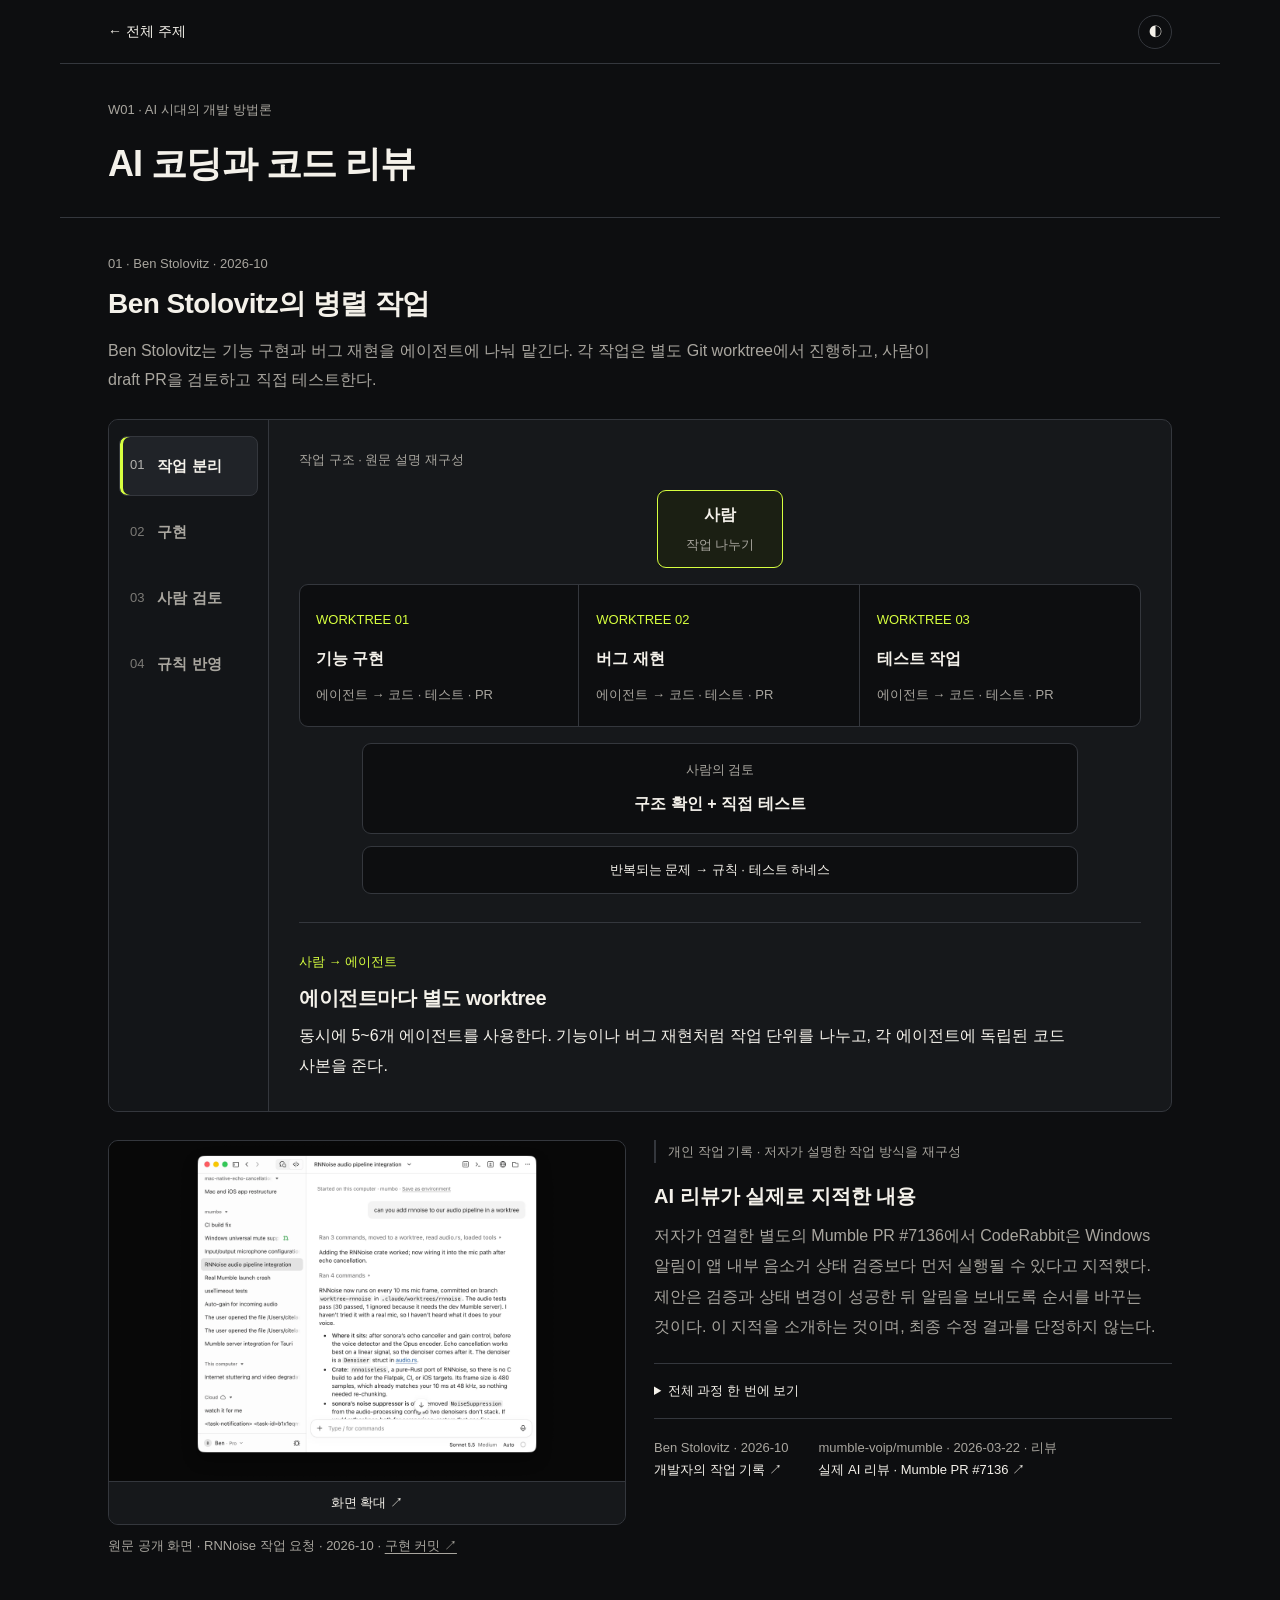
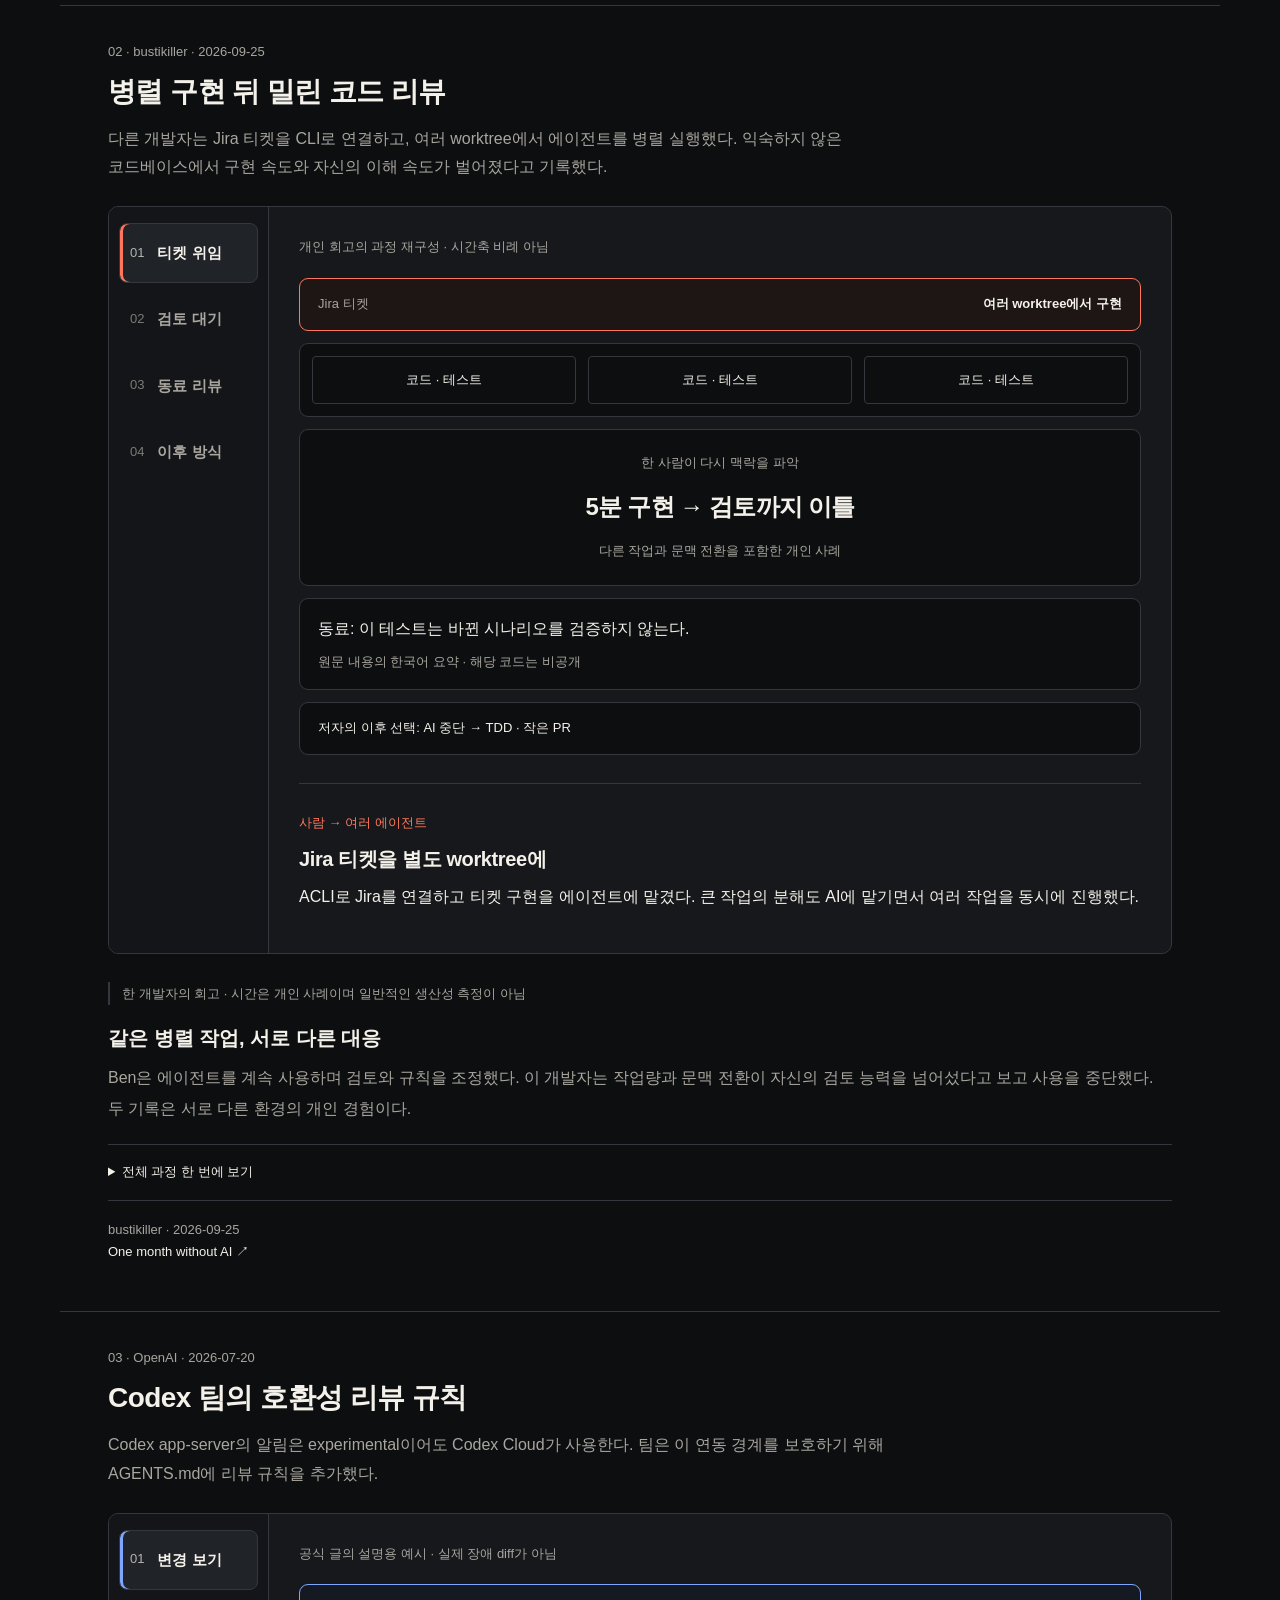
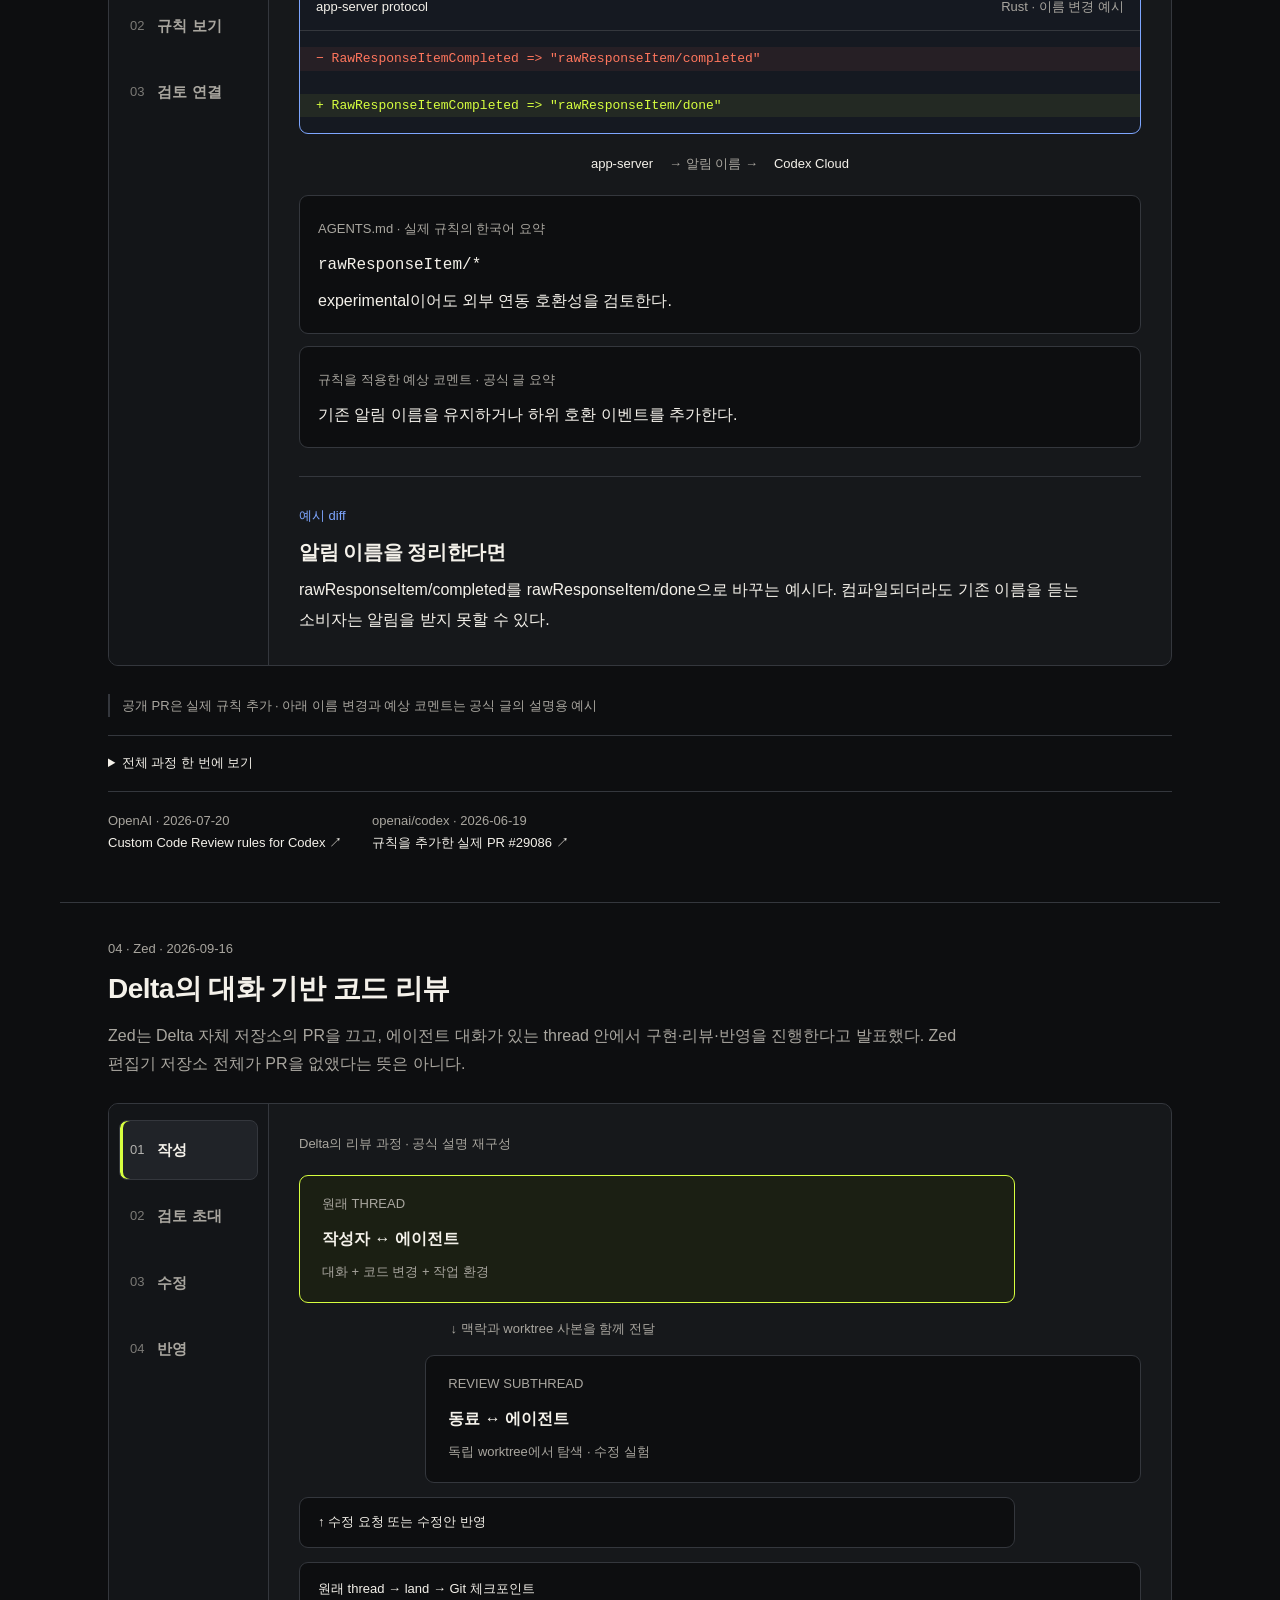
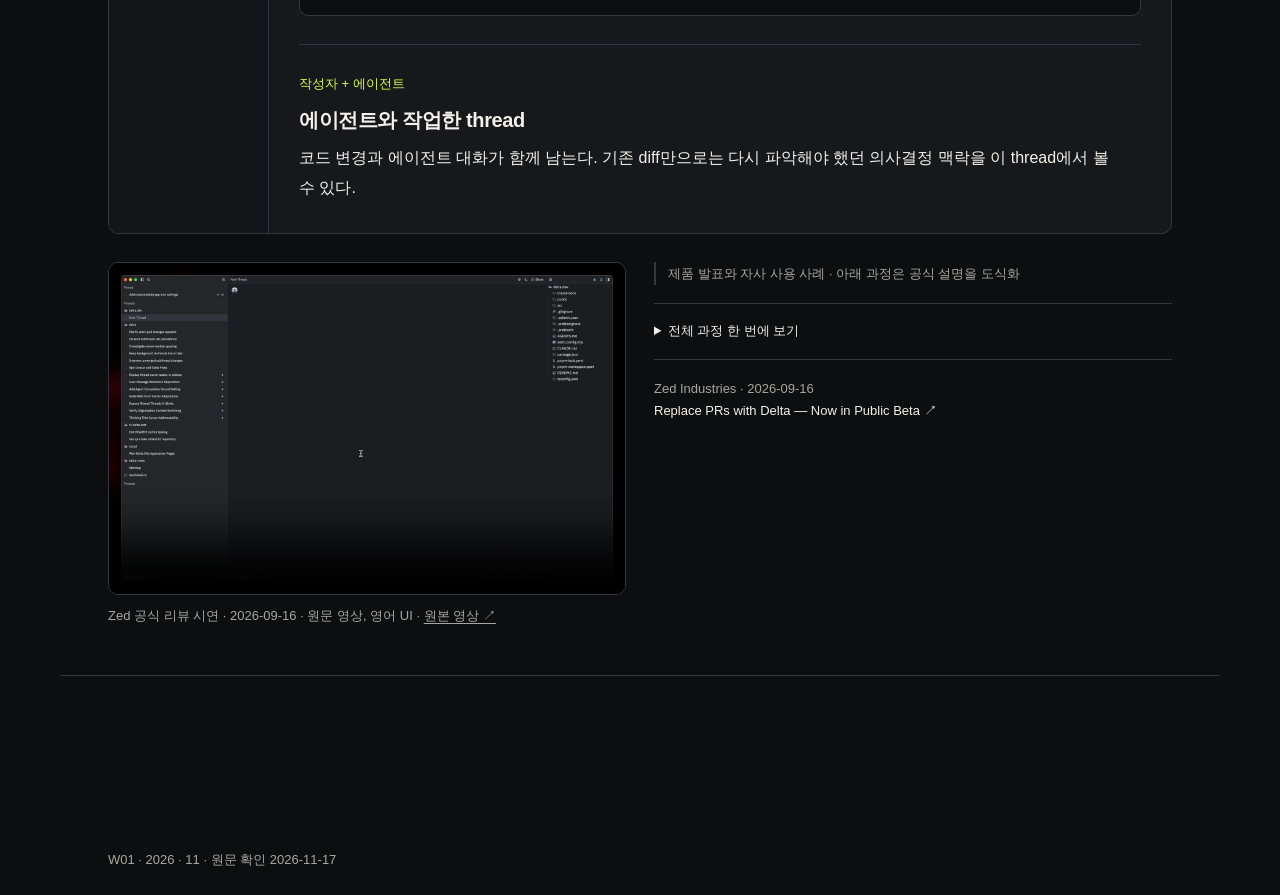
==== commit 526cc5af: "Simplify review session layout and unify typography" ====
--- a/docs/weeks/ai-code-review-01/index.html
+++ b/docs/weeks/ai-code-review-01/index.html
@@ -6,23 +6,21 @@
     <meta name="color-scheme" content="dark light" />
     <meta name="description" content="AI 코딩과 코드 리뷰 — 개발자와 팀의 실제 작업 과정" />
     <title>AI 코딩과 코드 리뷰 — Questions for the AI Age</title>
-    <link rel="stylesheet" href="../../styles.css?v=10" />
-    <link rel="stylesheet" href="../../workflows.css?v=10" />
+    <link rel="stylesheet" href="../../styles.css?v=11" />
+    <link rel="stylesheet" href="../../workflows.css?v=11" />
   </head>
   <body data-week-id="ai-code-review-01">
     <header class="topbar">
-      <a class="brand" href="../../" aria-label="홈">QUESTIONS FOR THE AI AGE</a>
-      <nav id="case-nav" aria-label="사례 바로가기"></nav>
-      <div class="topbar-actions"><a class="back-link" href="../../">ALL TOPICS · W01</a><button id="theme-toggle" class="icon-button" type="button" aria-label="색상 모드 전환">◐</button></div>
+      <a class="brand" href="../../">← 전체 주제</a>
+      <div class="topbar-actions"><button id="theme-toggle" class="icon-button" type="button" aria-label="색상 모드 전환">◐</button></div>
     </header>
     <main id="app" tabindex="-1"></main>
     <noscript><p>이 회차의 단계별 화면은 JavaScript가 필요합니다. <a href="https://ben.stolovitz.com/posts/how-use-ai-oct-2026/">Ben의 작업 기록</a>, <a href="https://blog.bustikiller.com/2026/09/25/one-month-without-ai.html">검토가 밀린 경험</a>, <a href="https://developers.openai.com/blog/custom-code-review-rules-for-codex">Codex 리뷰 규칙</a>, <a href="https://zed.dev/blog/delta-public-beta">Delta 리뷰 과정</a>에서 원문을 볼 수 있습니다.</p></noscript>
     <footer>
-      <p>원문을 먼저 보고, 화면은 대화를 위한 맥락만 남깁니다.</p>
       <p id="updated-at"></p>
     </footer>
-    <script src="../../data.js?v=10"></script>
-    <script src="../../workflows.js?v=10"></script>
-    <script src="../../app.js?v=10"></script>
+    <script src="../../data.js?v=11"></script>
+    <script src="../../workflows.js?v=11"></script>
+    <script src="../../app.js?v=11"></script>
   </body>
 </html>
--- a/docs/workflows.css
+++ b/docs/workflows.css
@@ -1,79 +1,79 @@
-html:has(.workflow-page) { scroll-snap-type: none; scroll-padding-top: 88px; }
+html:has(.workflow-page) { scroll-snap-type: none; }
 .workflow-page { --accent: var(--lime); }
+.workflow-page {
+  font-family: "Apple SD Gothic Neo", "Noto Sans KR", "Malgun Gothic", sans-serif;
+  font-size: 16px;
+  line-height: 1.75;
+  -webkit-font-smoothing: antialiased;
+}
+.workflow-page button { font-family: inherit; }
+.workflow-page p { word-break: keep-all; overflow-wrap: anywhere; text-wrap: pretty; }
+.workflow-page h1, .workflow-page h2, .workflow-page h3 { word-break: keep-all; overflow-wrap: break-word; text-wrap: balance; }
+.workflow-page .eyebrow { font-family: inherit; font-size: 13px; font-weight: 500; line-height: 1.6; letter-spacing: 0; color: var(--muted); }
+.workflow-page .topbar { position: static; display: flex; justify-content: space-between; height: 64px; max-width: 1160px; margin: auto; padding: 0 clamp(20px, 4vw, 48px); background: none; backdrop-filter: none; border-bottom: 1px solid var(--line); }
+.workflow-page .brand { font-family: inherit; font-size: 14px; font-weight: 500; letter-spacing: 0; }
+.workflow-page footer { max-width: 1160px; margin: auto; padding: 24px clamp(20px, 4vw, 48px); font-family: inherit; }
+
 :root[data-theme="light"] .workflow-page { --lime: #4b6900; --red: #a42c1e; --blue: #254fc2; }
-.workflow-shell { max-width: 1440px; margin: auto; padding: 64px clamp(22px, 5vw, 80px); }
-.workflow-intro { padding-top: 145px; padding-bottom: 56px; }
-.workflow-intro h1 { margin: 0; font-size: clamp(38px, 5.8vw, 80px); line-height: 1.12; letter-spacing: -.055em; }
-.workflow-lead { max-width: 730px; font-size: clamp(17px, 1.6vw, 22px); line-height: 1.7; color: var(--muted); margin: 22px 0 38px; word-break: keep-all; }
-.case-directory { border-top: 1px solid var(--line); }
-.case-directory a { display: grid; grid-template-columns: 42px 1fr 260px 20px; gap: 14px; padding: 18px 8px; align-items: center; border-bottom: 1px solid var(--line); text-decoration: none; transition: padding .2s, background .2s; }
-.case-directory a:hover { background: var(--surface); padding-left: 16px; }
-.case-directory span, .case-directory small { color: var(--muted); font: 11px/1.5 ui-monospace, monospace; }
-.case-directory b { color: var(--lime); }
-.case-directory strong { font-size: 17px; font-weight: 600; }
-.workflow-case { border-top: 1px solid var(--line); padding-top: 70px; padding-bottom: 80px; scroll-margin-top: 10px; }
-.workflow-heading { display: grid; grid-template-columns: 76px 1fr; gap: 22px; margin-bottom: 34px; }
-.case-number { font: 400 55px/1 ui-monospace, monospace; color: var(--line); letter-spacing: -.08em; }
-.workflow-heading .eyebrow { margin-bottom: 14px; }
-.workflow-heading h2 { font-size: clamp(25px, 3.2vw, 43px); letter-spacing: -.04em; line-height: 1.3; margin: 0; word-break: keep-all; }
-.workflow-context { margin: 16px 0 0; max-width: 880px; font-size: 17px; line-height: 1.8; color: var(--muted); word-break: keep-all; }
-.workflow-workspace { display: grid; grid-template-columns: 200px minmax(0, 1fr); border: 1px solid var(--line); background: var(--surface); border-radius: 16px; overflow: hidden; }
-.step-rail { padding: 22px 12px; border-right: 1px solid var(--line); background: color-mix(in srgb, var(--bg) 30%, var(--surface)); }
-.step-rail button { width: 100%; display: flex; gap: 13px; padding: 20px 14px; border: 1px solid transparent; border-radius: 8px; text-align: left; color: var(--muted); background: transparent; cursor: pointer; margin-bottom: 6px; font: inherit; align-items: center; }
-.step-rail button span { font: 11px/1 ui-monospace, monospace; opacity: .7; }
+.workflow-shell { max-width: 1160px; margin: auto; padding: 44px clamp(20px, 4vw, 48px); }
+.workflow-intro { padding-top: 36px; padding-bottom: 28px; }
+.workflow-intro h1 { margin: 8px 0 0; font-size: clamp(28px, 3.2vw, 36px); font-weight: 650; line-height: 1.4; letter-spacing: -.025em; }
+.workflow-case { border-top: 1px solid var(--line); padding-top: 36px; padding-bottom: 48px; scroll-margin-top: 10px; }
+.workflow-heading { margin-bottom: 24px; }
+.workflow-heading .eyebrow { margin-bottom: 8px; }
+.workflow-heading h2 { font-size: clamp(22px, 2.6vw, 28px); font-weight: 650; letter-spacing: -.02em; line-height: 1.5; margin: 0; word-break: keep-all; }
+.workflow-context { margin: 12px 0 0; max-width: 850px; font-size: 16px; line-height: 1.8; color: var(--muted); word-break: keep-all; }
+.workflow-workspace { display: grid; grid-template-columns: 160px minmax(0, 1fr); border: 1px solid var(--line); background: var(--surface); border-radius: 10px; overflow: hidden; }
+.step-rail { padding: 16px 10px; border-right: 1px solid var(--line); background: color-mix(in srgb, var(--bg) 30%, var(--surface)); }
+.step-rail button { width: 100%; display: flex; gap: 13px; padding: 16px 10px; border: 1px solid transparent; border-radius: 8px; text-align: left; color: var(--muted); background: transparent; cursor: pointer; margin-bottom: 6px; font: inherit; align-items: center; }
+.step-rail button span { font-family: inherit; font-size: 13px; line-height: 1.6; opacity: .7; }
 .step-rail button strong { font-size: 15px; font-weight: 600; }
 .step-rail button[aria-selected="true"] { color: var(--text); border-color: var(--line); background: var(--surface-2); box-shadow: inset 3px 0 var(--accent); }
-.step-rail p { font-size: 12px; line-height: 1.7; margin: 20px 14px; color: var(--muted); }
-.workflow-stage { min-width: 0; padding: clamp(18px, 3vw, 38px); }
-.workflow-diagram { position: relative; min-height: 340px; }
-.diagram-label { font-size: 11px; color: var(--muted); line-height: 1.6; margin-bottom: 20px; }
+.workflow-stage { min-width: 0; padding: clamp(20px, 2.5vw, 30px); }
+.workflow-diagram { position: relative; min-height: 0; }
+.diagram-label { font-size: 13px; color: var(--muted); line-height: 1.6; margin-bottom: 20px; }
 [data-node] { transition: border-color .25s, background .25s, opacity .25s; }
 .workflow-diagram [data-node] { border: 1px solid var(--line); border-radius: 9px; background: var(--bg); }
 .workflow-diagram [data-node].is-active { border-color: var(--accent); background: color-mix(in srgb, var(--accent) 7%, var(--bg)); }
 .workflow-diagram [data-node].is-past { border-color: color-mix(in srgb, var(--accent) 35%, var(--line)); }
 .owner-node { width: fit-content; margin: 0 auto 16px; padding: 10px 28px; font-weight: 650; text-align: center; }
-.owner-node span { display: block; font-size: 11px; font-weight: 400; color: var(--muted); margin-top: 5px; }
+.owner-node span { display: block; font-size: 13px; font-weight: 400; color: var(--muted); margin-top: 5px; }
 .agent-lanes { display: grid; grid-template-columns: repeat(3, minmax(0, 1fr)); gap: 1px; overflow: hidden; }
 .agent-lanes > div { padding: 20px 16px; border-right: 1px solid var(--line); }
 .agent-lanes > div:last-child { border: 0; }
-.agent-lanes span { font: 10px/1.5 ui-monospace, monospace; color: var(--accent); }
+.agent-lanes span { font-family: inherit; font-size: 13px; line-height: 1.6; color: var(--accent); }
 .agent-lanes strong, .agent-lanes small { display: block; margin-top: 12px; }
 .agent-lanes strong { font-size: 16px; }
-.agent-lanes small { font-size: 11px; line-height: 1.6; color: var(--muted); }
+.agent-lanes small { font-size: 13px; line-height: 1.6; color: var(--muted); }
 .review-node { margin: 16px auto 12px; padding: 15px; text-align: center; width: 85%; }
-.review-node span { font-size: 11px; color: var(--muted); display: block; margin-bottom: 8px; }
-.review-node strong { font-size: 17px; }
-.rule-node { width: 85%; margin: 0 auto; text-align: center; padding: 12px; font-size: 12px; }
-.step-explanation { min-height: 162px; border-top: 1px solid var(--line); padding-top: 24px; margin-top: 28px; }
-.actor-label { font: 11px/1.5 ui-monospace, monospace; color: var(--accent); }
-.step-explanation h3 { font-size: 21px; margin: 9px 0; letter-spacing: -.025em; }
+.review-node span { font-size: 13px; color: var(--muted); display: block; margin-bottom: 8px; }
+.review-node strong { font-size: 16px; }
+.rule-node { width: 85%; margin: 0 auto; text-align: center; padding: 12px; font-size: 13px; }
+.step-explanation { min-height: 140px; border-top: 1px solid var(--line); padding-top: 24px; margin-top: 28px; }
+.actor-label { font-family: inherit; font-size: 13px; line-height: 1.6; color: var(--accent); }
+.step-explanation h3 { font-size: 20px; margin: 8px 0; font-weight: 600; line-height: 1.5; letter-spacing: -.02em; }
 .step-explanation p { margin: 0; font-size: 16px; line-height: 1.85; word-break: keep-all; }
-.step-controls { display: flex; justify-content: space-between; align-items: center; padding-top: 20px; gap: 15px; }
-.step-controls button { background: transparent; border: 1px solid var(--line); border-radius: 7px; padding: 10px 16px; color: var(--text); cursor: pointer; font: inherit; font-size: 13px; }
-.step-controls button:hover:not(:disabled) { border-color: var(--accent); }
-.step-controls button:disabled { opacity: .3; cursor: default; }
-.step-position { font: 11px/1 ui-monospace, monospace; color: var(--muted); }
 .case-evidence { display: grid; grid-template-columns: minmax(0, 1fr); gap: 28px; margin-top: 28px; }
 .case-evidence:has(.workflow-artifact) { grid-template-columns: minmax(0, 1fr) minmax(0, 1fr); }
 .workflow-artifact { margin: 0; min-width: 0; }
 .artifact-zoom { position: relative; display: block; width: 100%; background: var(--surface); border: 1px solid var(--line); border-radius: 10px; padding: 0; overflow: hidden; cursor: zoom-in; }
 .artifact-zoom img { display: block; width: 100%; max-height: 340px; object-fit: contain; background: #080808; }
-.artifact-zoom > span { display: block; padding: 12px; font-size: 12px; color: var(--text); background: var(--surface); border-top: 1px solid var(--line); }
-.workflow-artifact figcaption { margin-top: 10px; color: var(--muted); font-size: 11px; line-height: 1.7; }
+.artifact-zoom > span { display: block; padding: 12px; font-size: 13px; color: var(--text); background: var(--surface); border-top: 1px solid var(--line); }
+.workflow-artifact figcaption { margin-top: 10px; color: var(--muted); font-size: 13px; line-height: 1.7; }
 .workflow-artifact a { text-underline-offset: 3px; }
 .workflow-artifact video { width: 100%; display: block; background: #080808; border: 1px solid var(--line); border-radius: 10px; }
 .case-reading { min-width: 0; }
-.evidence-label { font-size: 12px; line-height: 1.8; color: var(--muted); margin: 0 0 18px; padding-left: 12px; border-left: 2px solid var(--line); }
-.evidence-note h3 { margin: 0 0 10px; font-size: 17px; }
-.evidence-note p { margin: 0 0 20px; font-size: 14px; line-height: 1.9; color: var(--muted); }
+.evidence-label { font-size: 13px; line-height: 1.8; color: var(--muted); margin: 0 0 18px; padding-left: 12px; border-left: 2px solid var(--line); }
+.evidence-note h3 { margin: 0 0 10px; font-size: 20px; line-height: 1.5; }
+.evidence-note p { margin: 0 0 20px; font-size: 16px; line-height: 1.9; color: var(--muted); }
 .full-process { border-top: 1px solid var(--line); border-bottom: 1px solid var(--line); }
 .full-process summary { cursor: pointer; font-size: 13px; padding: 16px 0; }
-.full-process ol { padding: 0 0 0 24px; font-size: 14px; }
+.full-process ol { padding: 0 0 0 24px; font-size: 16px; }
 .full-process li { padding: 6px 0 10px 6px; }
 .full-process p { line-height: 1.8; color: var(--muted); margin: 6px 0; }
 .workflow-sources { display: flex; flex-wrap: wrap; gap: 14px 30px; padding-top: 18px; }
-.workflow-sources a { font-size: 12px; text-decoration: none; line-height: 1.7; }
-.workflow-sources a span { display: block; font-size: 10px; color: var(--muted); }
+.workflow-sources a { font-size: 13px; text-decoration: none; line-height: 1.7; }
+.workflow-sources a span { display: block; font-size: 13px; color: var(--muted); }
 .workflow-sources a:hover { text-decoration: underline; }
 .workflow-page [data-kind="queue"] { --accent: var(--red); }
 .workflow-page [data-kind="rules"] { --accent: var(--blue); }
@@ -81,87 +81,76 @@
 .queue-input { display: flex; justify-content: space-between; gap: 15px; padding: 14px 18px; font-size: 13px; }
 .queue-input span { color: var(--muted); }
 .queue-stack { display: flex; gap: 12px; padding: 12px; margin: 12px 0; }
-.queue-stack > div { flex: 1; border: 1px solid var(--line); padding: 12px 8px; font-size: 12px; text-align: center; border-radius: 4px; }
+.queue-stack > div { flex: 1; border: 1px solid var(--line); padding: 12px 8px; font-size: 13px; text-align: center; border-radius: 4px; }
 .queue-review { text-align: center; padding: 22px 12px; margin-bottom: 12px; }
-.queue-review span, .queue-review small { display: block; color: var(--muted); font-size: 11px; line-height: 1.7; }
-.queue-review strong { display: block; font-size: clamp(19px, 2.5vw, 30px); letter-spacing: -.03em; margin: 12px 0; }
-.queue-feedback { padding: 16px 18px; font-size: 14px; line-height: 1.7; }
-.queue-feedback small { display: block; font-size: 10px; color: var(--muted); margin-top: 8px; }
-.queue-reset { padding: 14px 18px; font-size: 12px; margin-top: 12px; }
+.queue-review span, .queue-review small { display: block; color: var(--muted); font-size: 13px; line-height: 1.7; }
+.queue-review strong { display: block; font-size: clamp(20px, 2.2vw, 24px); letter-spacing: -.03em; margin: 12px 0; }
+.queue-feedback { padding: 16px 18px; font-size: 16px; line-height: 1.75; }
+.queue-feedback small { display: block; font-size: 13px; color: var(--muted); margin-top: 8px; }
+.queue-reset { padding: 14px 18px; font-size: 13px; margin-top: 12px; }
 .code-window { overflow: hidden; }
-.code-window > div { display: flex; justify-content: space-between; flex-wrap: wrap; gap: 8px; padding: 12px 16px; font: 12px/1.5 ui-monospace, monospace; border-bottom: 1px solid var(--line); }
-.code-window > div span { color: var(--muted); font-size: 10px; }
-.code-window pre { margin: 0; padding: 18px 0; overflow-x: auto; font: 12px/2 ui-monospace, SFMono-Regular, monospace; }
+.code-window > div { display: flex; justify-content: space-between; flex-wrap: wrap; gap: 8px; padding: 12px 16px; font-family: inherit; font-size: 13px; line-height: 1.6; border-bottom: 1px solid var(--line); }
+.code-window > div span { color: var(--muted); font-size: 13px; }
+.code-window pre { margin: 0; padding: 16px 0; overflow-x: auto; font: 13px/1.8 ui-monospace, SFMono-Regular, monospace; }
 .code-window code span { display: block; padding: 0 16px; width: max-content; min-width: 100%; }
 .diff-remove { color: var(--red); background: color-mix(in srgb, var(--red) 7%, transparent); }
 .diff-add { color: var(--lime); background: color-mix(in srgb, var(--lime) 7%, transparent); }
-.contract-chain { display: flex; justify-content: center; align-items: center; gap: 16px; margin: 20px 0; font: 12px/1.7 ui-monospace, monospace; }
-.contract-chain i { font-style: normal; color: var(--muted); font-size: 11px; }
+.contract-chain { display: flex; justify-content: center; align-items: center; gap: 16px; margin: 20px 0; font-family: inherit; font-size: 13px; line-height: 1.6; }
+.contract-chain i { font-style: normal; color: var(--muted); font-size: 13px; }
 .repository-rule, .finding-node { padding: 18px; margin-top: 12px; }
-.repository-rule span, .finding-node span { color: var(--muted); font-size: 11px; line-height: 1.7; }
+.repository-rule span, .finding-node span { color: var(--muted); font-size: 13px; line-height: 1.7; }
 .repository-rule strong { display: block; font: 16px/1.7 ui-monospace, monospace; margin-top: 10px; }
-.repository-rule p, .finding-node p { font-size: 14px; line-height: 1.8; margin: 8px 0 0; }
+.repository-rule p, .finding-node p { font-size: 16px; line-height: 1.75; margin: 8px 0 0; }
 .delta-thread, .delta-subthread { padding: 18px 22px; width: 85%; }
-.delta-thread span, .delta-subthread span { display: block; color: var(--muted); font: 10px/1.5 ui-monospace, monospace; margin-bottom: 10px; }
-.delta-thread strong, .delta-subthread strong { font-size: 19px; }
-.delta-thread p, .delta-subthread p { margin: 8px 0 0; font-size: 12px; color: var(--muted); }
+.delta-thread span, .delta-subthread span { display: block; color: var(--muted); font-family: inherit; font-size: 13px; line-height: 1.6; margin-bottom: 10px; }
+.delta-thread strong, .delta-subthread strong { font-size: 16px; }
+.delta-thread p, .delta-subthread p { margin: 8px 0 0; font-size: 13px; color: var(--muted); }
 .delta-subthread { margin-left: auto; }
-.thread-branch { padding: 15px 0 15px 18%; color: var(--muted); font-size: 11px; }
-.thread-merge { width: 85%; padding: 13px 18px; font-size: 12px; margin: 14px 0; }
+.thread-branch { padding: 15px 0 15px 18%; color: var(--muted); font-size: 13px; }
+.thread-merge { width: 85%; padding: 13px 18px; font-size: 13px; margin: 14px 0; }
 .delta-land { padding: 15px 18px; font-size: 13px; }
 .image-dialog { max-width: min(94vw, 1300px); max-height: 94svh; padding: 52px 14px 14px; border: 1px solid var(--line); border-radius: 12px; background: var(--bg); color: var(--text); }
 .image-dialog::backdrop { background: #000b; backdrop-filter: blur(5px); }
 .image-dialog img { display: block; width: 100%; height: auto; }
 .dialog-close { position: absolute; right: 16px; top: 10px; color: var(--text); border: 1px solid var(--line); background: var(--surface); padding: 8px 12px; border-radius: 6px; cursor: pointer; }
 .workflow-page button:focus-visible, .workflow-page a:focus-visible, .workflow-page summary:focus-visible, .workflow-page [tabindex="0"]:focus-visible { outline: 2px solid var(--accent); outline-offset: 4px; }
-@media (max-width: 900px) {
-  .workflow-page .topbar { backdrop-filter: none; background: var(--bg); }
-  .workflow-page #case-nav { display: flex; position: fixed; bottom: 18px; top: auto; left: 50%; transform: translateX(-50%); padding: 9px 12px; border: 1px solid var(--line); border-radius: 30px; background: var(--bg); box-shadow: var(--shadow); }
-  .workflow-page footer { padding-bottom: 100px; }
-}
+
 @media (max-width: 850px) {
-  .workflow-heading { grid-template-columns: 40px 1fr; gap: 12px; }
-  .case-number { font-size: 33px; }
+
   .workflow-workspace { grid-template-columns: 150px minmax(0, 1fr); }
   .step-rail button { padding: 18px 8px; gap: 8px; }
-  .case-directory a { grid-template-columns: 30px 1fr 20px; }
-  .case-directory small { display: none; }
   .case-evidence:has(.workflow-artifact) { grid-template-columns: 1fr; }
-  .workflow-context { font-size: 15px; }
+  .workflow-context { font-size: 16px; }
 }
 @media (max-width: 600px) {
-  .workflow-page .topbar { padding: 0 16px; grid-template-columns: 1fr auto; backdrop-filter: none; background: var(--bg); }
-  .workflow-page .brand { font-size: 10px; letter-spacing: .04em; }
-  .workflow-page .topbar-actions { grid-column: 2; grid-row: 1; }
-  .workflow-page .back-link { display: none; }
+  .workflow-page .topbar { padding: 0 18px; }
+  .workflow-page .brand { font-size: 14px; letter-spacing: 0; }
   .workflow-shell { padding-left: 18px; padding-right: 18px; }
-  .workflow-intro { padding-top: 112px; }
-  .workflow-heading { grid-template-columns: 1fr; gap: 14px; }
-  .case-number { font-size: 25px; }
+  .workflow-intro { padding-top: 28px; }
+
   .workflow-workspace { display: block; }
   .step-rail { display: flex; padding: 10px; gap: 4px; overflow-x: auto; border-right: 0; border-bottom: 1px solid var(--line); }
   .step-rail button { flex: 1; width: auto; white-space: nowrap; padding: 12px 8px; margin: 0; display: block; text-align: center; }
-  .step-rail button span { display: block; margin-bottom: 8px; }
-  .step-rail button strong { font-size: 12px; }
+  .step-rail button span { display: block; margin-bottom: 6px; font-size: 12px; }
+  .step-rail button strong { font-size: 13px; }
   .step-rail button[aria-selected="true"] { box-shadow: inset 0 -2px var(--accent); }
-  .step-rail p { display: none; }
   .workflow-stage { padding: 18px 14px; }
   .workflow-diagram { min-height: 0; }
   .agent-lanes > div { padding: 14px 8px; }
   .agent-lanes strong { font-size: 13px; }
-  .agent-lanes small { font-size: 10px; }
-  .agent-lanes span { font-size: 8px; }
+  .agent-lanes small { display: none; }
+  .agent-lanes span { font-size: 11px; }
   .rule-node, .review-node { width: 100%; }
-  .step-explanation { min-height: 225px; }
-  .step-explanation h3 { font-size: 19px; }
-  .step-explanation p { font-size: 15px; }
+  .step-explanation { min-height: 230px; }
+  .step-explanation h3 { font-size: 20px; }
+  .step-explanation p { font-size: 16px; }
   .queue-input { display: block; }
   .queue-input strong { display: block; margin-top: 8px; }
   .queue-stack { gap: 6px; padding: 8px; }
-  .queue-stack > div { font-size: 10px; }
-  .contract-chain { gap: 8px; font-size: 10px; }
-  .contract-chain i { font-size: 10px; }
-  .workflow-page footer { padding-bottom: 100px; }
+  .queue-stack > div { font-size: 13px; }
+  .contract-chain { gap: 8px; font-size: 13px; }
+  .contract-chain i { font-size: 13px; }
+
 }
 @media (prefers-reduced-motion: reduce) {
   html:has(.workflow-page) { scroll-behavior: auto; }
